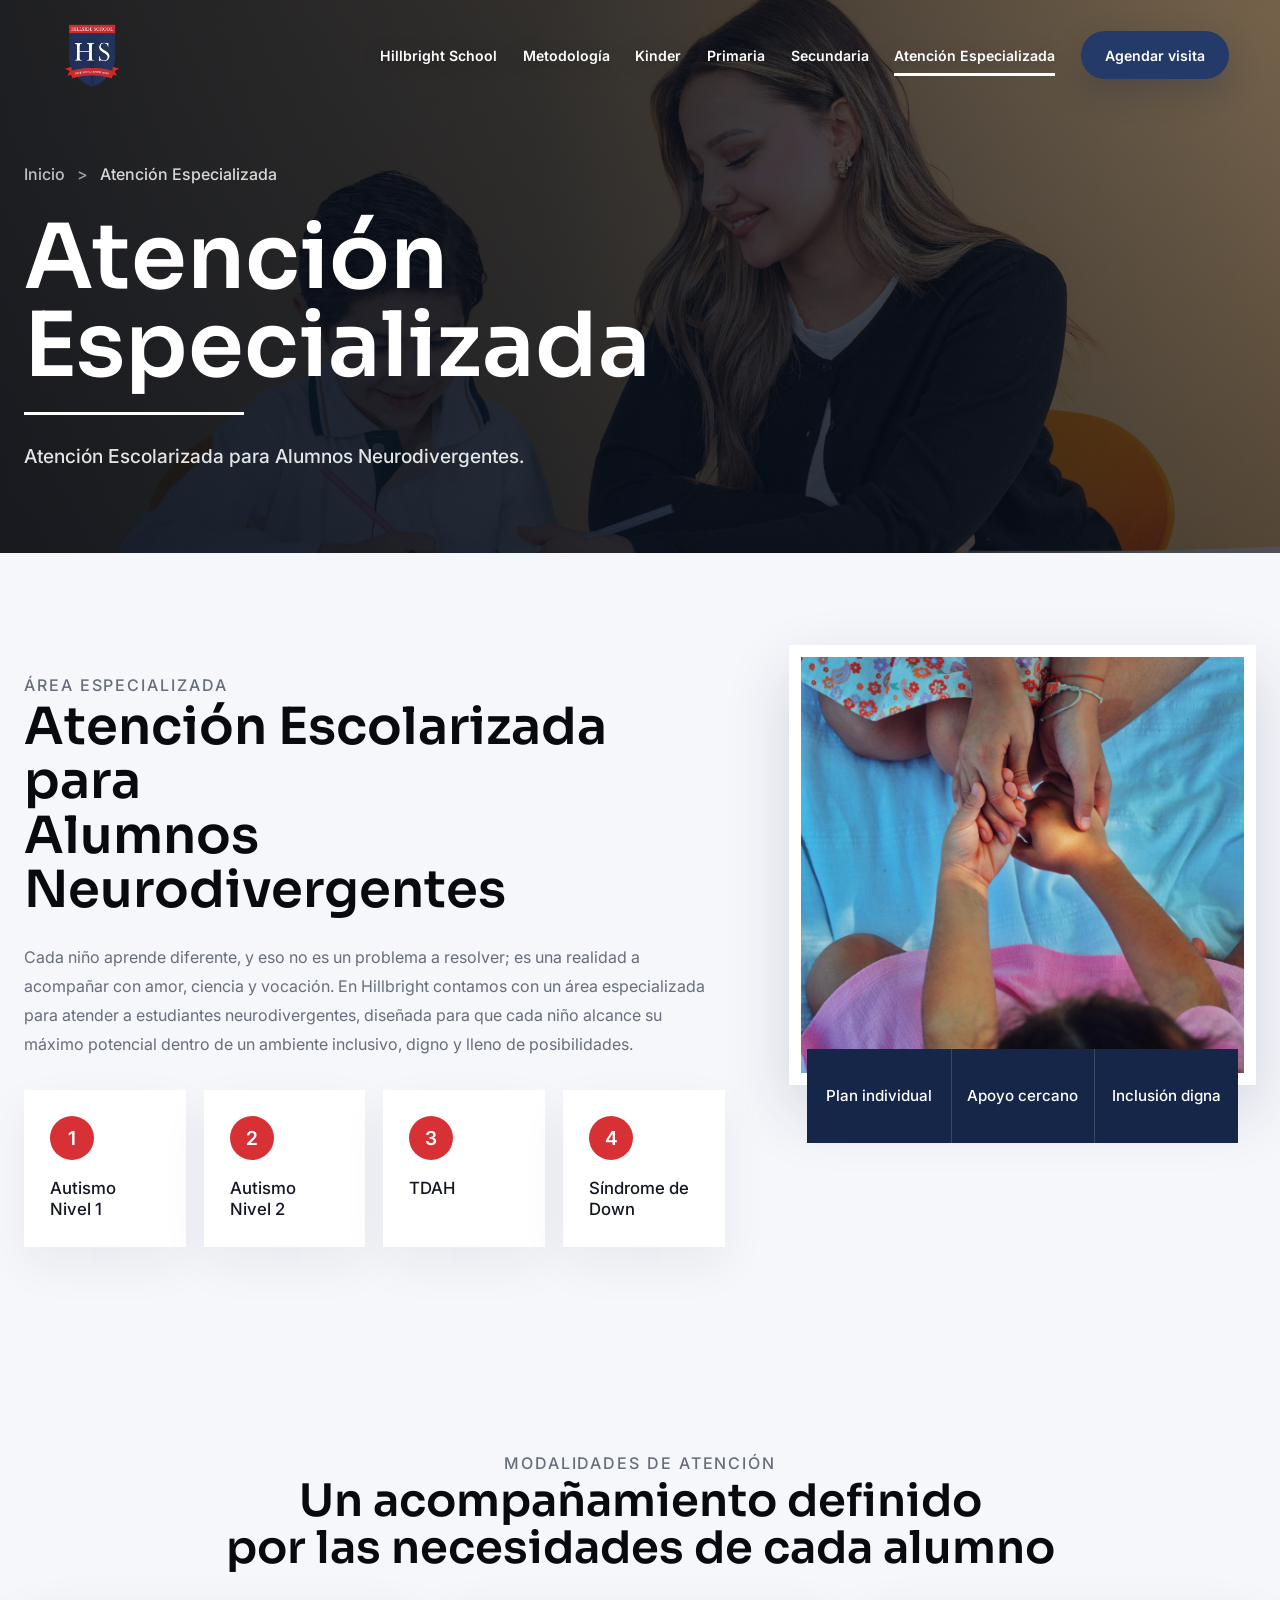
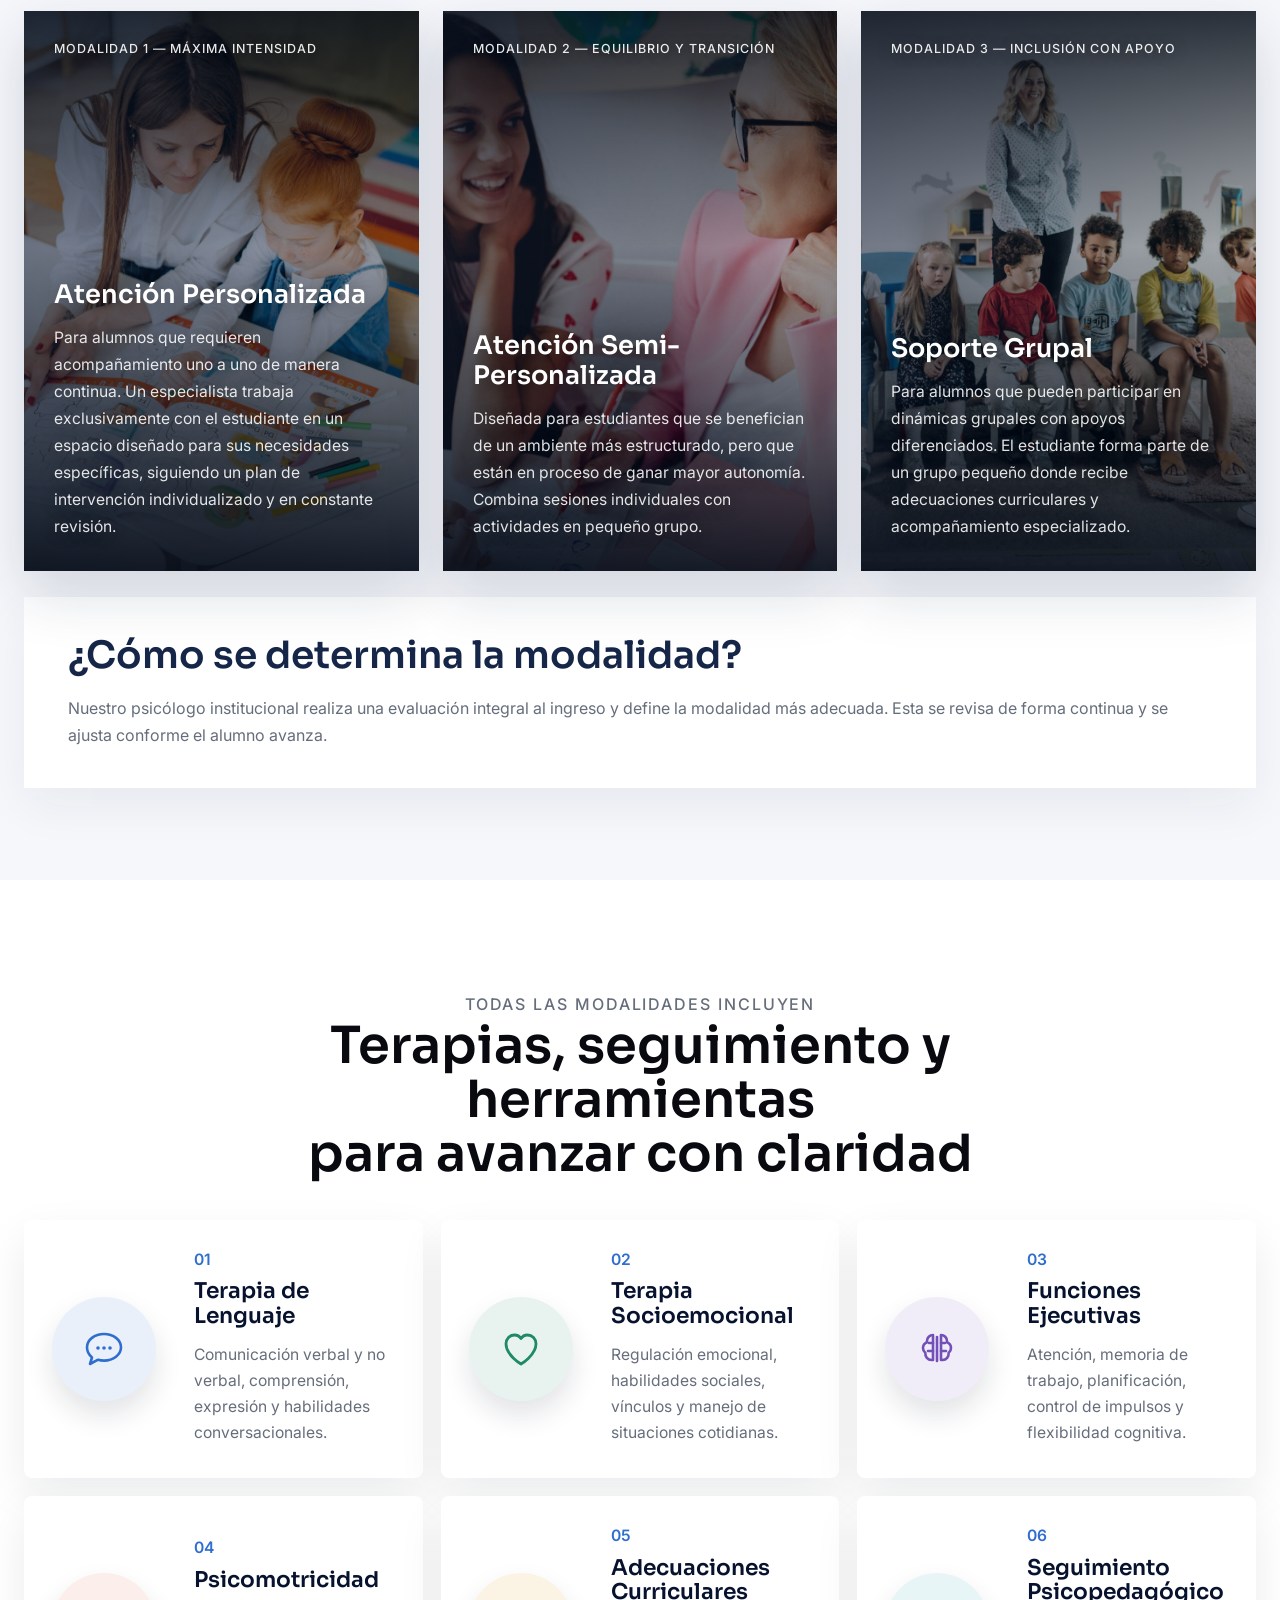
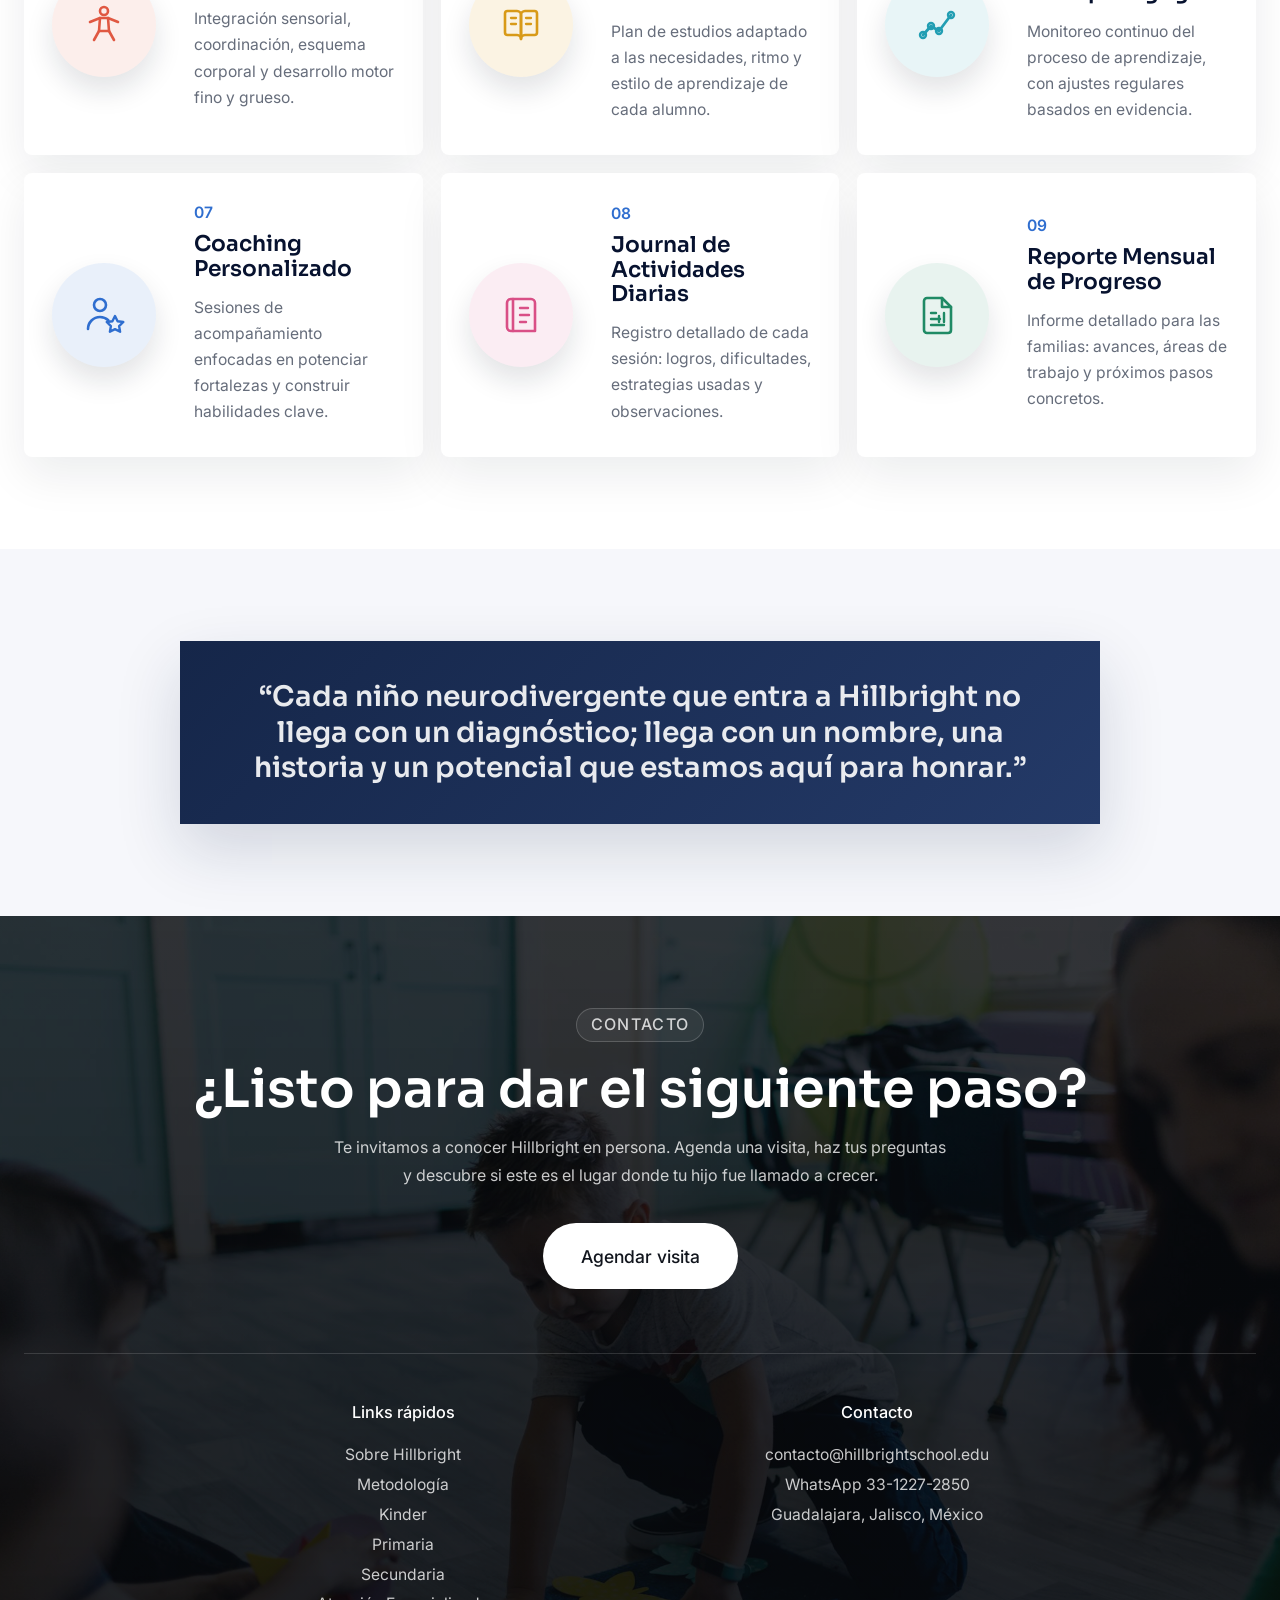
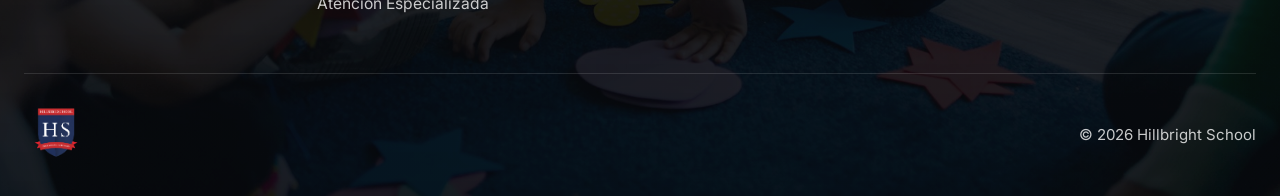
==== atencion-especializada.html @ 17aa49ab "Initial commit" ====
<!DOCTYPE html>
<html lang="es">
  <head>
    <meta charset="UTF-8" />
    <meta name="viewport" content="width=device-width, initial-scale=1.0" />
    <title>Atención Especializada | Hillbright School</title>
    <link rel="preconnect" href="https://fonts.googleapis.com" />
    <link rel="preconnect" href="https://fonts.gstatic.com" crossorigin />
    <link href="https://fonts.googleapis.com/css2?family=Inter:wght@400;500;600&display=swap" rel="stylesheet" />
    <link href="https://fonts.googleapis.com/css2?family=Sora:wght@500;600&display=swap" rel="stylesheet" />
    <link rel="stylesheet" href="styles.css" />
  </head>
  <body class="program-page">
    <header class="site-header program-header" id="site-header">
      <a class="brand-badge" href="index.html" aria-label="Hillbright School inicio">
        <img class="brand-logo" src="images/hillside_logo.png" alt="Hillbright School" />
      </a>

      <button class="nav-toggle" type="button" aria-label="Abrir menú" aria-expanded="false">
        <span></span>
        <span></span>
        <span></span>
      </button>

      <nav class="main-nav program-nav" aria-label="Navegación principal">
        <a href="index.html#programas">Hillbright School</a>
        <a href="index.html#metodologia">Metodología</a>
        <a href="kinder.html">Kinder</a>
        <a href="primaria.html">Primaria</a>
        <a href="secundaria.html">Secundaria</a>
        <a href="atencion-especializada.html" aria-current="page">Atención Especializada</a>
        <a class="program-nav-button" href="https://wa.me/523312272850" target="_blank" rel="noreferrer">Agendar visita</a>
      </nav>
    </header>

    <main class="program-main">
      <section class="program-hero program-hero-specialized" aria-labelledby="program-title">
        <div class="container container-2xl program-hero-content">
          <div class="program-breadcrumb" aria-label="Breadcrumb">
            <a href="index.html">Inicio</a>
            <span class="program-breadcrumb-separator">&gt;</span>
            <span>Atención Especializada</span>
          </div>
          <h1 id="program-title">Atención Especializada</h1>
          <div class="program-hero-line"></div>
          <p class="program-hero-description">Atención Escolarizada para Alumnos Neurodivergentes.</p>
        </div>
      </section>

      <section class="program-section">
        <div class="container container-2xl program-intro-grid">
          <div class="program-copy">
            <p class="program-kicker">Área Especializada</p>
            <h2>Atención Escolarizada para<br />Alumnos Neurodivergentes</h2>
            <p>
              Cada niño aprende diferente, y eso no es un problema a resolver; es una realidad a acompañar con amor, ciencia y vocación. En Hillbright contamos con un área especializada para atender a estudiantes neurodivergentes, diseñada para que cada niño alcance su máximo potencial dentro de un ambiente inclusivo, digno y lleno de posibilidades.
            </p>

            <div class="program-population-grid program-inline-populations" aria-label="Poblaciones que atendemos">
              <article class="program-population-card">
                <span>1</span>
                <h3>Autismo<br />Nivel 1</h3>
              </article>
              <article class="program-population-card">
                <span>2</span>
                <h3>Autismo<br />Nivel 2</h3>
              </article>
              <article class="program-population-card">
                <span>3</span>
                <h3>TDAH</h3>
              </article>
              <article class="program-population-card">
                <span>4</span>
                <h3>Síndrome de Down</h3>
              </article>
            </div>
          </div>

          <aside class="program-snapshot" aria-label="Datos de Atención Especializada">
            <div class="program-snapshot-image program-snapshot-specialized"></div>
            <div class="program-facts">
              <div class="program-fact">Plan individual</div>
              <div class="program-fact">Apoyo cercano</div>
              <div class="program-fact">Inclusión digna</div>
            </div>
          </aside>
        </div>
      </section>

      <section class="program-section">
        <div class="container container-2xl">
          <div class="program-section-heading program-modality-heading">
            <p class="program-kicker">Modalidades de atención</p>
            <h2>Un acompañamiento definido<br />por las necesidades de cada alumno</h2>
          </div>

          <div class="program-modality-grid">
            <article class="program-modality-card program-modality-card-one">
              <small>Modalidad 1 — Máxima intensidad</small>
              <div class="program-modality-card-copy">
                <h3>Atención Personalizada</h3>
                <p>
                  Para alumnos que requieren acompañamiento uno a uno de manera continua. Un especialista trabaja exclusivamente con el estudiante en un espacio diseñado para sus necesidades específicas, siguiendo un plan de intervención individualizado y en constante revisión.
                </p>
              </div>
            </article>

            <article class="program-modality-card program-modality-card-two">
              <small>Modalidad 2 — Equilibrio y transición</small>
              <div class="program-modality-card-copy">
                <h3>Atención Semi-Personalizada</h3>
                <p>
                  Diseñada para estudiantes que se benefician de un ambiente más estructurado, pero que están en proceso de ganar mayor autonomía. Combina sesiones individuales con actividades en pequeño grupo.
                </p>
              </div>
            </article>

            <article class="program-modality-card program-modality-card-three">
              <small>Modalidad 3 — Inclusión con apoyo</small>
              <div class="program-modality-card-copy">
                <h3>Soporte Grupal</h3>
                <p>
                  Para alumnos que pueden participar en dinámicas grupales con apoyos diferenciados. El estudiante forma parte de un grupo pequeño donde recibe adecuaciones curriculares y acompañamiento especializado.
                </p>
              </div>
            </article>
          </div>

          <div class="program-note">
            <h3>¿Cómo se determina la modalidad?</h3>
            <p>
              Nuestro psicólogo institucional realiza una evaluación integral al ingreso y define la modalidad más adecuada. Esta se revisa de forma continua y se ajusta conforme el alumno avanza.
            </p>
          </div>
        </div>
      </section>

      <section class="program-section program-section-alt">
        <div class="container container-2xl">
          <div class="program-section-heading">
            <p class="program-kicker">Todas las modalidades incluyen</p>
            <h2 class="program-support-title">
              <span>Terapias, seguimiento y herramientas</span>
              <span>para avanzar con claridad</span>
            </h2>
          </div>

          <div class="program-support-grid">
            <article class="program-support-card">
              <div class="program-support-icon program-support-icon-blue" aria-hidden="true">
                <svg width="48" height="48" viewBox="0 0 48 48" fill="none" xmlns="http://www.w3.org/2000/svg">
                  <path d="M12 32.5C8.8 29.8 7 26.2 7 22.3C7 14.9 14.6 9 24 9C33.4 9 41 14.9 41 22.3C41 29.7 33.4 35.6 24 35.6C21.9 35.6 19.9 35.3 18.1 34.7L10 39L12 32.5Z" stroke="currentColor" stroke-width="2.6" stroke-linecap="round" stroke-linejoin="round"/>
                  <circle cx="18" cy="23" r="1.8" fill="currentColor"/>
                  <circle cx="24" cy="23" r="1.8" fill="currentColor"/>
                  <circle cx="30" cy="23" r="1.8" fill="currentColor"/>
                </svg>
              </div>
              <div class="program-support-copy">
                <span class="program-support-number">01</span>
                <h3>Terapia de Lenguaje</h3>
                <p>Comunicación verbal y no verbal, comprensión, expresión y habilidades conversacionales.</p>
              </div>
            </article>

            <article class="program-support-card">
              <div class="program-support-icon program-support-icon-green" aria-hidden="true">
                <svg width="48" height="48" viewBox="0 0 48 48" fill="none" xmlns="http://www.w3.org/2000/svg">
                  <path d="M24 39S9 30.2 9 18.8C9 13.9 12.8 10 17.5 10C20.4 10 22.7 11.4 24 13.6C25.3 11.4 27.6 10 30.5 10C35.2 10 39 13.9 39 18.8C39 30.2 24 39 24 39Z" stroke="currentColor" stroke-width="2.8" stroke-linecap="round" stroke-linejoin="round"/>
                </svg>
              </div>
              <div class="program-support-copy">
                <span class="program-support-number">02</span>
                <h3>Terapia Socioemocional</h3>
                <p>Regulación emocional, habilidades sociales, vínculos y manejo de situaciones cotidianas.</p>
              </div>
            </article>

            <article class="program-support-card">
              <div class="program-support-icon program-support-icon-purple" aria-hidden="true">
                <svg width="48" height="48" viewBox="0 0 48 48" fill="none" xmlns="http://www.w3.org/2000/svg">
                  <path d="M20 10C16.7 10 14 12.7 14 16V17.2C11.7 18.1 10 20.4 10 23C10 25 10.9 26.8 12.4 28C11.9 31.7 14.7 35 18.5 35H20V10Z" stroke="currentColor" stroke-width="2.6" stroke-linecap="round" stroke-linejoin="round"/>
                  <path d="M28 10C31.3 10 34 12.7 34 16V17.2C36.3 18.1 38 20.4 38 23C38 25 37.1 26.8 35.6 28C36.1 31.7 33.3 35 29.5 35H28V10Z" stroke="currentColor" stroke-width="2.6" stroke-linecap="round" stroke-linejoin="round"/>
                  <path d="M20 18H16" stroke="currentColor" stroke-width="2.6" stroke-linecap="round"/>
                  <path d="M20 26H15" stroke="currentColor" stroke-width="2.6" stroke-linecap="round"/>
                  <path d="M28 18H32" stroke="currentColor" stroke-width="2.6" stroke-linecap="round"/>
                  <path d="M28 26H33" stroke="currentColor" stroke-width="2.6" stroke-linecap="round"/>
                  <path d="M24 12V36" stroke="currentColor" stroke-width="2.6" stroke-linecap="round"/>
                </svg>
              </div>
              <div class="program-support-copy">
                <span class="program-support-number">03</span>
                <h3>Funciones Ejecutivas</h3>
                <p>Atención, memoria de trabajo, planificación, control de impulsos y flexibilidad cognitiva.</p>
              </div>
            </article>

            <article class="program-support-card">
              <div class="program-support-icon program-support-icon-red" aria-hidden="true">
                <svg width="48" height="48" viewBox="0 0 48 48" fill="none" xmlns="http://www.w3.org/2000/svg">
                  <circle cx="24" cy="10" r="4" stroke="currentColor" stroke-width="2.6"/>
                  <path d="M10 21L20 17H28L38 21" stroke="currentColor" stroke-width="2.6" stroke-linecap="round" stroke-linejoin="round"/>
                  <path d="M20 17L19 30L14 39" stroke="currentColor" stroke-width="2.6" stroke-linecap="round" stroke-linejoin="round"/>
                  <path d="M28 17L29 30L34 39" stroke="currentColor" stroke-width="2.6" stroke-linecap="round" stroke-linejoin="round"/>
                  <path d="M19 30H29" stroke="currentColor" stroke-width="2.6" stroke-linecap="round"/>
                </svg>
              </div>
              <div class="program-support-copy">
                <span class="program-support-number">04</span>
                <h3>Psicomotricidad</h3>
                <p>Integración sensorial, coordinación, esquema corporal y desarrollo motor fino y grueso.</p>
              </div>
            </article>

            <article class="program-support-card">
              <div class="program-support-icon program-support-icon-gold" aria-hidden="true">
                <svg width="48" height="48" viewBox="0 0 48 48" fill="none" xmlns="http://www.w3.org/2000/svg">
                  <path d="M8 12.5C8 11.1 9.1 10 10.5 10H20C22.2 10 24 11.8 24 14V38C24 35.8 22.2 34 20 34H10.5C9.1 34 8 32.9 8 31.5V12.5Z" stroke="currentColor" stroke-width="2.6" stroke-linecap="round" stroke-linejoin="round"/>
                  <path d="M40 12.5C40 11.1 38.9 10 37.5 10H28C25.8 10 24 11.8 24 14V38C24 35.8 25.8 34 28 34H37.5C38.9 34 40 32.9 40 31.5V12.5Z" stroke="currentColor" stroke-width="2.6" stroke-linecap="round" stroke-linejoin="round"/>
                  <path d="M14 17H19" stroke="currentColor" stroke-width="2.3" stroke-linecap="round"/>
                  <path d="M14 23H19" stroke="currentColor" stroke-width="2.3" stroke-linecap="round"/>
                  <path d="M29 17H34" stroke="currentColor" stroke-width="2.3" stroke-linecap="round"/>
                  <path d="M29 23H34" stroke="currentColor" stroke-width="2.3" stroke-linecap="round"/>
                </svg>
              </div>
              <div class="program-support-copy">
                <span class="program-support-number">05</span>
                <h3>Adecuaciones Curriculares</h3>
                <p>Plan de estudios adaptado a las necesidades, ritmo y estilo de aprendizaje de cada alumno.</p>
              </div>
            </article>

            <article class="program-support-card">
              <div class="program-support-icon program-support-icon-cyan" aria-hidden="true">
                <svg width="48" height="48" viewBox="0 0 48 48" fill="none" xmlns="http://www.w3.org/2000/svg">
                  <path d="M10 34L18 25L26 30L38 14" stroke="currentColor" stroke-width="2.8" stroke-linecap="round" stroke-linejoin="round"/>
                  <circle cx="10" cy="34" r="3" stroke="currentColor" stroke-width="2.4"/>
                  <circle cx="18" cy="25" r="3" stroke="currentColor" stroke-width="2.4"/>
                  <circle cx="26" cy="30" r="3" stroke="currentColor" stroke-width="2.4"/>
                  <circle cx="38" cy="14" r="3" stroke="currentColor" stroke-width="2.4"/>
                </svg>
              </div>
              <div class="program-support-copy">
                <span class="program-support-number">06</span>
                <h3>Seguimiento Psicopedagógico</h3>
                <p>Monitoreo continuo del proceso de aprendizaje, con ajustes regulares basados en evidencia.</p>
              </div>
            </article>

            <article class="program-support-card">
              <div class="program-support-icon program-support-icon-blue" aria-hidden="true">
                <svg width="48" height="48" viewBox="0 0 48 48" fill="none" xmlns="http://www.w3.org/2000/svg">
                  <circle cx="20" cy="14" r="6" stroke="currentColor" stroke-width="2.6"/>
                  <path d="M8 38C8 31.4 13.4 26 20 26C23.2 26 26.1 27.2 28.3 29.3" stroke="currentColor" stroke-width="2.6" stroke-linecap="round"/>
                  <path d="M35 25L37.6 30.2L43.3 31L39.1 35.1L40.1 40.8L35 38.1L29.9 40.8L30.9 35.1L26.7 31L32.4 30.2L35 25Z" stroke="currentColor" stroke-width="2.4" stroke-linecap="round" stroke-linejoin="round"/>
                </svg>
              </div>
              <div class="program-support-copy">
                <span class="program-support-number">07</span>
                <h3>Coaching Personalizado</h3>
                <p>Sesiones de acompañamiento enfocadas en potenciar fortalezas y construir habilidades clave.</p>
              </div>
            </article>

            <article class="program-support-card">
              <div class="program-support-icon program-support-icon-pink" aria-hidden="true">
                <svg width="48" height="48" viewBox="0 0 48 48" fill="none" xmlns="http://www.w3.org/2000/svg">
                  <path d="M14 8H34C36.2 8 38 9.8 38 12V40H14C11.8 40 10 38.2 10 36V12C10 9.8 11.8 8 14 8Z" stroke="currentColor" stroke-width="2.6" stroke-linecap="round" stroke-linejoin="round"/>
                  <path d="M16 8V40" stroke="currentColor" stroke-width="2.6" stroke-linecap="round"/>
                  <path d="M23 17H31" stroke="currentColor" stroke-width="2.4" stroke-linecap="round"/>
                  <path d="M23 24H32" stroke="currentColor" stroke-width="2.4" stroke-linecap="round"/>
                  <path d="M23 31H29" stroke="currentColor" stroke-width="2.4" stroke-linecap="round"/>
                </svg>
              </div>
              <div class="program-support-copy">
                <span class="program-support-number">08</span>
                <h3>Journal de Actividades Diarias</h3>
                <p>Registro detallado de cada sesión: logros, dificultades, estrategias usadas y observaciones.</p>
              </div>
            </article>

            <article class="program-support-card">
              <div class="program-support-icon program-support-icon-green" aria-hidden="true">
                <svg width="48" height="48" viewBox="0 0 48 48" fill="none" xmlns="http://www.w3.org/2000/svg">
                  <path d="M14 7H29L38 16V39C38 40.7 36.7 42 35 42H14C12.3 42 11 40.7 11 39V10C11 8.3 12.3 7 14 7Z" stroke="currentColor" stroke-width="2.6" stroke-linecap="round" stroke-linejoin="round"/>
                  <path d="M29 7V16H38" stroke="currentColor" stroke-width="2.6" stroke-linecap="round" stroke-linejoin="round"/>
                  <path d="M18 34H31" stroke="currentColor" stroke-width="2.4" stroke-linecap="round"/>
                  <path d="M18 28H27" stroke="currentColor" stroke-width="2.4" stroke-linecap="round"/>
                  <path d="M18 22H23" stroke="currentColor" stroke-width="2.4" stroke-linecap="round"/>
                  <path d="M31 22V31" stroke="currentColor" stroke-width="2.4" stroke-linecap="round"/>
                  <path d="M26 25V31" stroke="currentColor" stroke-width="2.4" stroke-linecap="round"/>
                </svg>
              </div>
              <div class="program-support-copy">
                <span class="program-support-number">09</span>
                <h3>Reporte Mensual de Progreso</h3>
                <p>Informe detallado para las familias: avances, áreas de trabajo y próximos pasos concretos.</p>
              </div>
            </article>
          </div>
        </div>
      </section>

      <section class="program-section">
        <div class="container container-2xl">
          <blockquote class="program-quote">
            <p>
              “Cada niño neurodivergente que entra a Hillbright no llega con un diagnóstico; llega con un nombre, una historia y un potencial que estamos aquí para honrar.”
            </p>
          </blockquote>
        </div>
      </section>
    </main>

    <footer class="site-footer" id="contacto">
      <div class="site-footer-overlay"></div>
      <div class="container container-2xl site-footer-inner">
        <div class="site-footer-hero">
          <p class="site-footer-kicker">Contacto</p>
          <h2>¿Listo para dar el siguiente paso?</h2>
          <p>
            Te invitamos a conocer Hillbright en persona. Agenda una visita, haz tus preguntas<br />
            y descubre si este es el lugar donde tu hijo fue llamado a crecer.
          </p>
          <a class="site-footer-button" href="https://wa.me/523312272850" target="_blank" rel="noreferrer">Agendar visita</a>
        </div>

        <div class="site-footer-divider"></div>

        <div class="site-footer-links">
          <div>
            <h3>Links rápidos</h3>
            <ul>
              <li><a href="index.html#programas">Sobre Hillbright</a></li>
              <li><a href="index.html#metodologia">Metodología</a></li>
              <li><a href="kinder.html">Kinder</a></li>
              <li><a href="primaria.html">Primaria</a></li>
              <li><a href="secundaria.html">Secundaria</a></li>
              <li><a href="atencion-especializada.html">Atención Especializada</a></li>
            </ul>
          </div>

          <div>
            <h3>Contacto</h3>
            <ul>
              <li><a href="mailto:contacto@hillbrightschool.edu">contacto@hillbrightschool.edu</a></li>
              <li><a href="https://wa.me/523312272850" target="_blank" rel="noreferrer">WhatsApp 33-1227-2850</a></li>
              <li>Guadalajara, Jalisco, México</li>
            </ul>
          </div>
        </div>

        <div class="site-footer-bottom">
          <div class="site-footer-brand">
            <img src="images/hillside_logo.png" alt="Hillbright School" />
          </div>
          <p>&copy; 2026 Hillbright School</p>
        </div>
      </div>
    </footer>

    <script src="script.js"></script>
  </body>
</html>
---- styles.css ----
:root {
  --font-sans: "Inter", ui-sans-serif, system-ui, -apple-system, BlinkMacSystemFont, "Segoe UI", sans-serif;
  --font-serif: "Sora", ui-sans-serif, system-ui, -apple-system, BlinkMacSystemFont, "Segoe UI", sans-serif;
  --font-accent: "Brush Script MT", "Segoe Script", "Apple Chancery", cursive;
  --font-weight-regular: 400;
  --font-weight-medium: 500;
  --font-weight-semibold: 500;
  --font-weight-bold: 600;
  --container-sm: 640px;
  --container-md: 768px;
  --container-lg: 1024px;
  --container-xl: 1200px;
  --container-2xl: 1320px;
  --brand-blue: #243a68;
  --brand-blue-dark: #152649;
  --brand-red: #d73035;
  --brand-red-dark: #a90b2c;
  --brand-primary: var(--brand-blue);
  --brand-primary-dark: var(--brand-blue-dark);
  --white: #ffffff;
  --ink: #10131a;
  --header-height: 84px;
  --hero-min-height: 560px;
  --hero-max-height: 760px;
  --section-title-size: 2.5rem;
}

* {
  box-sizing: border-box;
}

html {
  scroll-behavior: smooth;
}

body {
  margin: 0;
  color: var(--ink);
  font-family: var(--font-sans);
  font-weight: var(--font-weight-regular);
  background: var(--white);
}

body,
p,
input,
textarea,
select {
  font-weight: var(--font-weight-regular);
}

button,
input,
textarea,
select {
  font-family: inherit;
}

h1,
h2 {
  font-weight: var(--font-weight-regular);
}

h3 {
  font-weight: var(--font-weight-semibold);
}

a {
  color: inherit;
  text-decoration: none;
}

.container {
  --container-max: var(--container-2xl);
  width: min(calc(100% - 32px), var(--container-max));
  margin-inline: auto;
}

.container-sm {
  --container-max: var(--container-sm);
}

.container-md {
  --container-max: var(--container-md);
}

.container-lg {
  --container-max: var(--container-lg);
}

.container-xl {
  --container-max: var(--container-xl);
}

.container-2xl {
  --container-max: var(--container-2xl);
}

@media (min-width: 768px) {
  .container {
    width: min(calc(100% - 48px), var(--container-max));
  }
}

.site-header {
  position: absolute;
  top: 0;
  right: 0;
  left: 0;
  z-index: 10;
  display: grid;
  grid-template-columns: minmax(0, 1fr) 92px minmax(0, 1fr);
  align-items: center;
  min-height: 112px;
  padding: 4px 54px 0;
  background: transparent;
  box-shadow: none;
}

.brand-badge {
  position: relative;
  top: 0;
  grid-column: 2;
  display: flex;
  width: 92px;
  height: 92px;
  padding: 0;
  align-items: center;
  justify-content: center;
  justify-self: center;
  box-shadow: none;
}

.brand-logo {
  display: block;
  width: 100%;
  height: 100%;
  object-fit: contain;
}

.main-nav {
  display: flex;
  align-items: center;
  gap: clamp(18px, 2.4vw, 40px);
  color: var(--white);
  font-size: clamp(0.88rem, 1.02vw, 1.08rem);
  font-weight: var(--font-weight-bold);
  text-shadow: 0 2px 18px rgba(0, 0, 0, 0.38);
}

.main-nav-left {
  grid-column: 1;
  justify-content: flex-end;
  padding-right: 34px;
}

.main-nav-right {
  grid-column: 3;
  justify-content: flex-start;
  padding-left: 34px;
}

.main-nav a {
  position: relative;
  padding: 20px 0;
  white-space: nowrap;
}

.main-nav a::after {
  position: absolute;
  right: 0;
  bottom: 8px;
  left: 0;
  height: 3px;
  content: "";
  background: var(--white);
  transform: scaleX(0);
  transform-origin: center;
  transition: transform 180ms ease;
}

.main-nav a:hover::after,
.main-nav a:focus-visible::after {
  transform: scaleX(1);
}

.enrollment-button,
.hero-button {
  display: inline-flex;
  min-height: 54px;
  padding: 0 30px;
  border-radius: 999px;
  color: var(--white);
  background: var(--brand-primary-dark);
  align-items: center;
  justify-content: center;
  font-weight: var(--font-weight-bold);
  transition: transform 180ms ease, background 180ms ease, box-shadow 180ms ease;
}

.enrollment-button {
  grid-column: 3;
  background: var(--brand-red-dark);
}

.enrollment-button:hover,
.enrollment-button:focus-visible,
.hero-button:hover,
.hero-button:focus-visible {
  background: var(--brand-primary);
  box-shadow: 0 16px 34px rgba(21, 38, 73, 0.24);
  transform: translateY(-2px);
}

.enrollment-button:hover,
.enrollment-button:focus-visible {
  background: var(--brand-red);
  box-shadow: 0 16px 34px rgba(169, 11, 44, 0.24);
}

.nav-toggle {
  display: none;
}

.mobile-nav {
  display: none;
}

.hero {
  position: relative;
  display: flex;
  height: clamp(var(--hero-min-height), 100svh, var(--hero-max-height));
  overflow: hidden;
  align-items: center;
  justify-content: center;
  color: var(--white);
  background:
    radial-gradient(circle at 50% 42%, rgba(7, 13, 23, 0.03) 0%, rgba(7, 13, 23, 0.1) 28%, rgba(7, 13, 23, 0.22) 62%, rgba(7, 13, 23, 0.48) 100%),
    linear-gradient(180deg, rgba(7, 13, 23, 0.22) 0%, rgba(7, 13, 23, 0.08) 24%, rgba(7, 13, 23, 0.14) 54%, rgba(7, 13, 23, 0.56) 100%),
    linear-gradient(90deg, rgba(7, 13, 23, 0.38) 0%, rgba(7, 13, 23, 0.12) 38%, rgba(7, 13, 23, 0.12) 62%, rgba(7, 13, 23, 0.34) 100%),
    url("images/hero_section.png") center / cover;
}

.hero-content {
  position: relative;
  z-index: 1;
  display: flex;
  flex-direction: column;
  align-items: center;
  justify-content: center;
  min-height: 100%;
  padding-top: 132px;
  padding-bottom: 48px;
  margin-top: 0;
  text-align: center;
}

.hero-kicker {
  margin: 0 0 16px;
  font-size: clamp(1.16rem, 1.5vw, 1.42rem);
  font-weight: var(--font-weight-semibold);
  letter-spacing: 0.01em;
  text-shadow: 0 3px 22px rgba(0, 0, 0, 0.34);
}

.hero h1 {
  max-width: 980px;
  margin: 0 auto 54px;
  font-family: "Cormorant Garamond", Georgia, serif;
  font-size: clamp(4.8rem, 8.5vw, 7.2rem);
  font-weight: var(--font-weight-bold);
  line-height: 0.92;
  letter-spacing: 0;
  text-wrap: balance;
  text-shadow: 0 6px 28px rgba(0, 0, 0, 0.36);
}

.hero-tagline {
  max-width: min(88vw, 920px);
  margin: 0 auto 46px;
  font-family: var(--font-serif);
  font-size: clamp(1.18rem, 2.1vw, 1.92rem);
  font-weight: var(--font-weight-semibold);
  line-height: 1.16;
  letter-spacing: 0;
  text-wrap: balance;
  text-shadow: 0 6px 28px rgba(0, 0, 0, 0.36);
}

.hero-highlight {
  color: var(--brand-red);
  font-family: inherit;
  font-size: inherit;
  font-weight: inherit;
}

.hero-button {
  min-height: 58px;
  padding: 0 38px;
}

.about-section {
  padding: 88px 0 96px;
  background: #f6f7fb;
}

.about-container {
  display: grid;
  grid-template-columns: minmax(320px, 0.86fr) minmax(0, 1.14fr);
  gap: 64px;
  align-items: stretch;
}

.about-media {
  position: relative;
  align-self: stretch;
  min-height: 0;
  height: 100%;
}

.about-photo {
  position: absolute;
  border: 12px solid var(--white);
  border-radius: 0;
  background-position: center;
  background-size: cover;
  box-shadow: 0 26px 60px rgba(21, 38, 73, 0.2);
}

.about-photo-main {
  top: 0;
  right: 0;
  left: 8%;
  height: 53%;
  z-index: 1;
  background-image:
    linear-gradient(180deg, rgba(21, 38, 73, 0.02), rgba(21, 38, 73, 0.14)),
    url("images/about_us_1.webp");
  background-position: center 90%;
  background-size: 100%;
}

.about-photo-wide {
  bottom: 20%;
  left: 0;
  width: 55%;
  height: 36%;
  z-index: 3;
  background-image:
    linear-gradient(180deg, rgba(21, 38, 73, 0.03), rgba(21, 38, 73, 0.12)),
    url("images/about_us_2.jpg");
  background-position: center 60%;
}

.about-photo-tall {
  right: 1%;
  bottom: 4%;
  width: 42%;
  height: 54%;
  z-index: 4;
  background-image:
    linear-gradient(180deg, rgba(21, 38, 73, 0.04), rgba(21, 38, 73, 0.18)),
    url("images/about_us_3.jpeg");
  background-position: 15% 35%;
}

.about-copy {
  max-width: 820px;
}

.section-kicker {
  display: inline-flex;
  align-items: center;
  gap: 8px;
  margin: 0 0 16px;
  color: var(--brand-primary-dark);
  font-size: 0.88rem;
  font-weight: var(--font-weight-semibold);
  letter-spacing: 0.08em;
  text-transform: uppercase;
}

.section-kicker-icon {
  width: 24px;
  height: 24px;
  flex: 0 0 auto;
  fill: currentColor;
}

.about-copy h2 {
  max-width: 570px;
  margin: 0 0 14px;
  color: #080a0f;
  font-family: var(--font-serif);
  font-size: var(--section-title-size);
  font-weight: var(--font-weight-bold);
  line-height: 1.08;
  letter-spacing: 0;
}

.about-intro {
  max-width: 650px;
  margin: 0 0 26px;
  color: #4d5563;
  font-size: 0.96rem;
  line-height: 1.7;
}

.statement-tabs {
  display: grid;
  max-width: 820px;
}

.statement-tab-list {
  display: flex;
  align-items: flex-end;
  gap: 10px;
}

.statement-tab {
  min-height: 48px;
  padding: 0 22px;
  border: 0;
  border-radius: 8px 8px 0 0;
  color: #464a52;
  background: transparent;
  cursor: pointer;
  font-family: var(--font-serif);
  font-size: 1.08rem;
  font-weight: var(--font-weight-semibold);
  transition: color 180ms ease, background 180ms ease;
}

.statement-tab.is-active {
  color: var(--brand-primary-dark);
  background: var(--white);
}

.statement-tab:hover,
.statement-tab:focus-visible {
  color: var(--brand-primary-dark);
}

.statement-tab:focus-visible {
  outline: 3px solid rgba(36, 58, 104, 0.25);
  outline-offset: -3px;
}

.statement-panel-stack {
  display: grid;
}

.statement-panel {
  grid-area: 1 / 1;
  padding: 32px;
  border-radius: 0 8px 8px 8px;
  background: var(--white);
  box-shadow: 0 18px 44px rgba(21, 38, 73, 0.08);
  opacity: 0;
  pointer-events: none;
  visibility: hidden;
}

.statement-panel.is-active {
  opacity: 1;
  pointer-events: auto;
  visibility: visible;
}

.statement-panel p {
  margin: 0;
  color: #3f4654;
  font-size: 0.98rem;
  line-height: 1.74;
}

.statement-panel p + p {
  margin-top: 14px;
}

.about-stats {
  display: grid;
  grid-template-columns: repeat(4, minmax(0, 1fr));
  gap: 0;
  margin-top: 72px;
}

.stat-item {
  display: grid;
  justify-items: center;
  gap: 12px;
  min-height: 178px;
  padding: 28px 20px;
  border-radius: 28px;
  background: var(--white);
  text-align: center;
  box-shadow: 0 20px 50px rgba(21, 38, 73, 0.08);
}

.js-enabled .stat-item {
  opacity: 0;
  transform: translateY(28px);
  transition: opacity 520ms ease, transform 520ms ease;
  transition-delay: var(--stat-delay, 0ms);
}

.js-enabled .stat-item.is-visible {
  opacity: 1;
  transform: translateY(0);
}

.stat-icon {
  width: 42px;
  height: 42px;
  color: var(--brand-primary-dark);
  fill: none;
  stroke: currentColor;
  stroke-linecap: round;
  stroke-linejoin: round;
  stroke-width: 1.8;
}

.stat-item strong {
  color: #5d6270;
  font-size: 2rem;
  font-weight: var(--font-weight-regular);
  line-height: 1;
}

.stat-item span {
  color: #5b606b;
  font-size: 0.86rem;
  font-weight: var(--font-weight-semibold);
  letter-spacing: 0.12em;
  line-height: 1.3;
  text-transform: uppercase;
}

.stats-section {
  position: relative;
  padding: 68px 0;
  background-image:
    linear-gradient(180deg, rgba(12, 22, 42, 0.66), rgba(12, 22, 42, 0.72)),
    url("images/stats_bar.jpg");
  background-position: center 58%;
  background-size: cover;
}

.stats-section .about-stats {
  position: relative;
  z-index: 1;
  margin-top: 0;
}

.stats-section .stat-item {
  min-height: 176px;
  padding: 16px 24px;
  border-radius: 0;
  background: transparent;
  box-shadow: none;
}

.stats-section .stat-item + .stat-item {
  border-left: 1px solid rgba(255, 255, 255, 0.26);
}

.stats-section .stat-icon {
  width: 58px;
  height: 58px;
  color: rgba(255, 255, 255, 0.9);
  stroke-width: 1.65;
}

.stats-section .stat-item strong {
  color: var(--white);
  font-size: 3rem;
  font-weight: var(--font-weight-regular);
}

.stats-section .stat-item span {
  color: #9be3ef;
  font-size: 0.9rem;
  font-weight: var(--font-weight-medium);
  letter-spacing: 0.08em;
}

.section-spacer {
  height: 100px;
  background: var(--white);
}

.methodology-section {
  padding: 0;
  color: var(--white);
  background: none;
}

.methodology-shell {
  display: grid;
  width: 100vw;
  gap: 0;
  margin-left: calc(50% - 50vw);
  margin-right: calc(50% - 50vw);
}

.methodology-container {
  display: grid;
  grid-template-columns: minmax(0, 1fr) 380px minmax(0, 1fr);
  gap: 0;
  align-items: stretch;
  overflow: hidden;
}

.methodology-heading {
  grid-column: 1 / 3;
  position: relative;
  display: flex;
  min-height: 100%;
  padding:
    84px
    clamp(28px, 5vw, 72px)
    84px
    max(24px, calc((100vw - var(--container-2xl)) / 2 + 24px));
  flex-direction: column;
  justify-content: space-between;
  background:
    linear-gradient(90deg, rgba(36, 58, 104, 0.22) 0%, rgba(36, 58, 104, 0.14) 52%, rgba(36, 58, 104, 0.06) 100%),
    linear-gradient(180deg, rgba(36, 58, 104, 0.10) 0%, rgba(36, 58, 104, 0.14) 100%),
    url("images/nina.avif") center / cover;
}

.js-enabled .methodology-heading h2 {
  opacity: 0;
  transform: translateX(-46px);
  transition: opacity 650ms ease, transform 650ms ease;
}

.js-enabled .methodology-heading h2.is-visible {
  opacity: 1;
  transform: translateX(0);
}

.methodology-kicker {
  display: inline-flex;
  align-items: center;
  gap: 10px;
  margin: 0 0 18px;
  color: rgba(255, 255, 255, 0.82);
  font-size: 0.88rem;
  font-weight: var(--font-weight-semibold);
  letter-spacing: 0.08em;
  text-transform: uppercase;
}

.methodology-kicker-icon {
  width: 26px;
  height: 26px;
  flex: 0 0 auto;
  fill: currentColor;
}

.methodology-heading h2 {
  max-width: 520px;
  margin: 0 0 18px;
  font-family: var(--font-serif);
  font-size: var(--section-title-size);
  font-weight: var(--font-weight-bold);
  line-height: 1.08;
  letter-spacing: 0;
}

.methodology-intro {
  max-width: 540px;
  margin: 0;
  color: rgba(255, 255, 255, 0.76);
  font-size: 0.96rem;
  line-height: 1.72;
}

.methodology-cta-card {
  display: grid;
  grid-template-columns: auto 1fr;
  width: fit-content;
  gap: 22px;
  max-width: 540px;
  margin-top: 30px;
  padding: 24px;
  border-radius: 15px;
  background: rgba(4, 16, 43, 0.42);
  box-shadow: 0 24px 60px rgba(0, 0, 0, 0.14);
}

.methodology-cta-emblem {
  display: grid;
  width: 106px;
  height: 106px;
  color: rgba(255, 255, 255, 0.9);
  place-items: center;
}

.methodology-cta-emblem img {
  width: 100%;
  height: 100%;
  object-fit: contain;
}

.methodology-cta-content {
  display: grid;
  align-content: center;
  gap: 16px;
}

.methodology-avatars {
  display: flex;
  padding-left: 8px;
}

.methodology-avatar {
  width: 48px;
  height: 48px;
  margin-left: -8px;
  border: 3px solid var(--white);
  border-radius: 50%;
  background-position: center;
  background-size: cover;
  box-shadow: 0 10px 24px rgba(0, 0, 0, 0.16);
}

.avatar-one {
  background-image: url("images/student1.jpg");
  background-position: 50% 5%;
  background-size: 200%;
}

.avatar-two {
  background-image: url("images/student2.jpg");
  background-position: 90% 5%;
  background-size: 240%;
}

.avatar-three {
  background-image: url("images/student3.jpg");
  background-position: 32% 20%;
  background-size: 200%;
}

.avatar-four {
  background-image: url("images/student4.jpg");
  background-position: 99% 1%;
  background-size: 160%;
}

.methodology-cta-card strong {
  color: var(--white);
  font-size: 1.18rem;
  font-weight: var(--font-weight-bold);
  line-height: 1.2;
}

.methodology-cta-button {
  display: inline-flex;
  width: fit-content;
  min-height: 48px;
  padding: 0 28px;
  border-radius: 999px;
  color: var(--white);
  background: var(--brand-red-dark);
  align-items: center;
  justify-content: center;
  font-weight: var(--font-weight-bold);
  transition: transform 180ms ease, box-shadow 180ms ease;
}

.methodology-cta-button:hover,
.methodology-cta-button:focus-visible {
  background: var(--brand-red);
  box-shadow: 0 16px 34px rgba(169, 11, 44, 0.24);
  transform: translateY(-2px);
}

.methodology-feature {
  grid-column: 3;
  display: flex;
  min-height: 100%;
  padding:
    84px
    max(24px, calc((100vw - var(--container-2xl)) / 2 + 24px))
    84px
    clamp(28px, 4.2vw, 64px);
  align-items: stretch;
  background: var(--brand-red-dark);
}

.methodology-accordion {
  --methodology-accordion-panel-height: auto;
  display: grid;
  width: 100%;
  max-width: 440px;
  height: 100%;
  margin: auto auto auto 0;
  align-content: center;
}

.methodology-accordion-item {
  border-top: 1px solid rgba(255, 255, 255, 0.16);
}

.methodology-accordion-item:last-child {
  border-bottom: 1px solid rgba(255, 255, 255, 0.16);
}

.methodology-accordion-heading {
  margin: 0;
}

.methodology-accordion-trigger {
  display: flex;
  width: 100%;
  padding: 26px 0;
  border: 0;
  color: var(--white);
  background: transparent;
  cursor: pointer;
  align-items: center;
  justify-content: space-between;
  gap: 16px;
  text-align: left;
  font-family: var(--font-serif);
  font-size: 1.5rem;
  font-weight: var(--font-weight-bold);
  line-height: 1.08;
}

.methodology-accordion-icon {
  position: relative;
  width: 18px;
  height: 18px;
  flex: 0 0 auto;
}

.methodology-accordion-icon::before,
.methodology-accordion-icon::after {
  position: absolute;
  top: 50%;
  left: 50%;
  width: 18px;
  height: 2px;
  border-radius: 999px;
  content: "";
  background: rgba(255, 255, 255, 0.82);
  transform: translate(-50%, -50%);
  transition: transform 180ms ease, opacity 180ms ease;
}

.methodology-accordion-icon::after {
  transform: translate(-50%, -50%) rotate(90deg);
}

.methodology-accordion-trigger[aria-expanded="true"] .methodology-accordion-icon::after {
  opacity: 0;
  transform: translate(-50%, -50%) rotate(90deg) scaleX(0.4);
}

.methodology-accordion-panel {
  display: grid;
  grid-template-rows: 0fr;
  transition: grid-template-rows 260ms ease;
}

.methodology-accordion-panel.is-open {
  grid-template-rows: 1fr;
}

.methodology-accordion-panel[hidden] {
  display: none;
}

.methodology-accordion-panel > * {
  overflow: auto;
}

.methodology-accordion-panel-inner {
  height: var(--methodology-accordion-panel-height);
}

.methodology-accordion-panel p {
  margin: 0;
  padding: 0 0 28px;
  color: rgba(255, 255, 255, 0.88);
  font-size: 0.98rem;
  line-height: 1.82;
}

.soul-section {
  position: relative;
  z-index: 1;
  padding: 96px 0 340px;
  background: #f6f7fb;
}

.soul-heading {
  max-width: 820px;
  margin: 0 auto 48px;
  text-align: center;
}

.soul-kicker {
  display: inline-flex;
  align-items: center;
  justify-content: center;
  gap: 8px;
  margin: 0 0 16px;
  color: var(--brand-primary-dark);
  font-size: 0.88rem;
  font-weight: var(--font-weight-semibold);
  letter-spacing: 0.08em;
  text-transform: uppercase;
}

.soul-kicker-icon {
  width: 24px;
  height: 24px;
  flex: 0 0 auto;
  fill: currentColor;
}

.soul-heading h2 {
  margin: 0;
  color: #080a0f;
  font-family: var(--font-serif);
  font-size: var(--section-title-size);
  font-weight: var(--font-weight-bold);
  line-height: 1.08;
  letter-spacing: 0;
}

.soul-showcase {
  display: block;
}

.soul-showcase-card {
  display: grid;
  grid-template-columns: minmax(300px, 0.88fr) minmax(0, 1.12fr);
  overflow: hidden;
  background: #ffffff;
  box-shadow: 0 26px 60px rgba(18, 28, 44, 0.08);
}

.soul-showcase-image {
  min-height: 500px;
  margin: 0;
  background-position: center;
  background-size: cover;
  transition: background-image 180ms ease;
}

.soul-showcase-image-honor {
  background-image: url("images/honor_culture.jpeg");
}

.soul-showcase-image-kingdom {
  background-image: url("images/kingdom_culture.jpeg");
}

.soul-showcase-body {
  display: grid;
  grid-template-rows: auto 1fr;
  background: #ffffff;
}

.soul-showcase-tab-list {
  display: grid;
  grid-template-columns: repeat(2, minmax(0, 1fr));
  background: #f2f1ee;
}

.soul-showcase-tab {
  min-height: 78px;
  padding: 0 28px;
  border: 0;
  color: #8f8f8b;
  background: transparent;
  cursor: pointer;
  font-size: 1rem;
  font-weight: var(--font-weight-semibold);
  line-height: 1.1;
  transition: color 180ms ease, background 180ms ease;
}

.soul-showcase-tab.is-active {
  color: #26272b;
  background: #ffffff;
}

.soul-showcase-tab:focus-visible {
  outline: 3px solid rgba(36, 58, 104, 0.2);
  outline-offset: -3px;
}

.soul-showcase-panel-stack {
  position: relative;
  display: grid;
  min-height: 100%;
}

.soul-showcase-panel {
  grid-area: 1 / 1;
  padding: 42px 46px 44px;
  opacity: 0;
  pointer-events: none;
  visibility: hidden;
}

.soul-showcase-panel.is-active {
  opacity: 1;
  pointer-events: auto;
  visibility: visible;
}

.soul-showcase-panel h3 {
  margin: 0 0 18px;
  color: var(--brand-primary);
  font-family: var(--font-serif);
  font-size: 1.9rem;
  font-weight: var(--font-weight-bold);
  line-height: 1.12;
}

.soul-showcase-panel p {
  margin: 0;
  color: #767983;
  font-size: 1rem;
  line-height: 1.82;
}

.soul-showcase-panel p + p {
  margin-top: 18px;
}

.development-section {
  --development-overlap: 96px;
  position: relative;
  z-index: 2;
  min-height: 660px;
  padding: 0 0 140px;
  background-image:
    linear-gradient(180deg, rgba(21, 38, 73, 0.36), rgba(21, 38, 73, 0.62)),
    url("images/elementary_school.jpg");
  background-attachment: fixed;
  background-position: center;
  background-size: cover;
}

.development-section .container {
  position: relative;
  z-index: 2;
}

.development-card {
  position: relative;
  z-index: 3;
  overflow: hidden;
  margin-top: 0;
  padding: 40px 42px 42px;
  border: 1px solid rgba(255, 255, 255, 0.1);
  border-radius: 8px;
  color: var(--white);
  background: linear-gradient(180deg, #172a4f 0%, #132444 100%);
  box-shadow:
    0 28px 62px rgba(21, 38, 73, 0.24),
    inset 0 1px 0 rgba(255, 255, 255, 0.08);
  transform: translateY(-50%);
}

.development-card::before {
  display: none;
}

.development-card::after {
  display: none;
}

.development-card h2 {
  position: relative;
  z-index: 1;
  max-width: none;
  margin: 0 auto 28px;
  color: var(--white);
  font-family: var(--font-serif);
  font-size: 2rem;
  font-weight: var(--font-weight-semibold);
  line-height: 1.08;
  letter-spacing: 0;
  text-align: center;
  white-space: nowrap;
}

.development-grid {
  position: relative;
  z-index: 1;
  display: grid;
  grid-template-columns: repeat(6, minmax(0, 1fr));
  gap: 0;
}

.development-item {
  display: flex;
  min-height: 148px;
  padding: 4px 18px 0;
  border: 0;
  align-items: center;
  flex-direction: column;
  justify-content: center;
  gap: 18px;
  text-align: center;
}

.development-item + .development-item {
  border-left: 1px solid rgba(255, 255, 255, 0.09);
}

.development-icon {
  width: 39px;
  height: 39px;
  color: rgba(255, 255, 255, 0.76);
  display: inline-flex;
  align-items: center;
  justify-content: center;
  font-family: "Material Symbols Rounded";
  font-size: 39px;
  font-weight: normal;
  font-style: normal;
  line-height: 1;
  text-transform: none;
  letter-spacing: 0;
  white-space: nowrap;
  direction: ltr;
  font-feature-settings: "liga";
  -webkit-font-feature-settings: "liga";
  -webkit-font-smoothing: antialiased;
  font-variation-settings: "FILL" 0, "wght" 400, "GRAD" 0, "opsz" 24;
  user-select: none;
}

.development-item h3 {
  margin: 0;
  color: var(--white);
  font-size: 1.09rem;
  font-weight: var(--font-weight-semibold);
  line-height: 1.24;
}

.levels-section {
  padding: 48px 0 0;
  background: transparent;
}

.levels-heading {
  max-width: 920px;
  margin: 0 auto 40px;
  text-align: center;
}

.levels-heading h2 {
  margin: 0;
  color: var(--white);
  font-family: var(--font-serif);
  font-size: var(--section-title-size);
  font-weight: var(--font-weight-bold);
  line-height: 1.08;
  white-space: nowrap;
}

.development-section .levels-heading .section-kicker {
  color: rgba(255, 255, 255, 0.86);
}

.levels-stack {
  display: grid;
  grid-template-columns: repeat(4, minmax(0, 1fr));
  gap: 22px;
}

.level-panel {
  position: relative;
  display: flex;
  min-height: 460px;
  overflow: hidden;
  align-items: flex-end;
  padding: 26px;
  background-position: center;
  background-size: cover;
  box-shadow: 0 18px 44px rgba(18, 28, 44, 0.08);
}

.level-panel::before {
  position: absolute;
  inset: 0;
  content: "";
  background:
    linear-gradient(180deg, rgba(0, 0, 0, 0.08) 0%, rgba(0, 0, 0, 0.2) 42%, rgba(0, 0, 0, 0.78) 100%);
}

.level-panel-content {
  position: relative;
  z-index: 1;
  max-width: 360px;
}

.level-panel h3 {
  margin: 0 0 10px;
  color: var(--white);
  font-family: var(--font-serif);
  font-size: 2rem;
  font-weight: var(--font-weight-bold);
  line-height: 1.06;
}

.level-panel p {
  margin: 0 0 18px;
  color: rgba(255, 255, 255, 0.88);
  font-size: 0.98rem;
  line-height: 1.56;
}

.level-panel-button {
  display: inline-flex;
  min-height: 42px;
  padding: 0 18px;
  border: 1px solid rgba(255, 255, 255, 0.22);
  color: var(--white);
  background: rgba(255, 255, 255, 0.08);
  align-items: center;
  justify-content: center;
  font-size: 0.92rem;
  font-weight: var(--font-weight-medium);
  transition: background 180ms ease, border-color 180ms ease, transform 180ms ease;
}

.level-panel-button:hover,
.level-panel-button:focus-visible {
  border-color: rgba(255, 255, 255, 0.38);
  background: rgba(255, 255, 255, 0.14);
  transform: translateY(-1px);
}

.level-panel-kinder {
  background-image: url("images/niveles_kinder.jpg");
  background-position: 42% center;
}

.level-panel-primaria {
  background-image: url("images/niveles_primaria.jpeg");
  background-position: 73% center;
}

.level-panel-secundaria {
  background-image: url("images/niveles_secundaria.jpeg");
}

.level-panel-specialized {
  background-image: url("images/niveles_especializada.jpg");
}

.photo-divider {
  overflow: hidden;
  background: #f6f7fb;
}

.photo-divider-track {
  display: grid;
  grid-template-columns: repeat(6, minmax(0, 1fr));
}

.photo-divider-item {
  min-height: 220px;
  background-position: center;
  background-size: cover;
}

.photo-divider-item-one {
  background-image: url("images/divider_1.jpeg");
}

.photo-divider-item-two {
  background-image: url("images/divider_2.jpeg");
}

.photo-divider-item-three {
  background-image: url("images/divider_3.jpeg");
  background-position: center 1%;
}

.photo-divider-item-four {
  background-image: url("images/divider_4.jpeg");
}

.photo-divider-item-five {
  background-image: url("images/divider_5.jpeg");
  background-size: 180%;
}

.photo-divider-item-six {
  background-image: url("images/divider_6.jpeg");
  background-position: center 1%;
}

.site-footer {
  position: relative;
  overflow: hidden;
  color: var(--white);
  background:
    linear-gradient(180deg, rgba(6, 9, 14, 0.76), rgba(6, 9, 14, 0.88)),
    url("images/footer_image.jpg") center / cover;
}

.site-footer-overlay {
  position: absolute;
  inset: 0;
  background: rgba(5, 6, 10, 0.24);
}

.site-footer-inner {
  position: relative;
  z-index: 1;
  padding: 92px 0 28px;
}

.site-footer-hero {
  max-width: 920px;
  margin: 0 auto;
  text-align: center;
}

.site-footer-kicker {
  display: inline-flex;
  min-height: 34px;
  padding: 0 14px;
  border: 1px solid rgba(255, 255, 255, 0.18);
  border-radius: 999px;
  color: rgba(255, 255, 255, 0.92);
  background: rgba(255, 255, 255, 0.06);
  align-items: center;
  justify-content: center;
  font-size: 0.78rem;
  font-weight: var(--font-weight-semibold);
  letter-spacing: 0.08em;
  text-transform: uppercase;
}

.site-footer-hero h2 {
  margin: 20px 0 18px;
  color: var(--white);
  font-family: var(--font-serif);
  font-size: clamp(2.2rem, 4.1vw, 3.7rem);
  font-weight: var(--font-weight-bold);
  line-height: 1.04;
  text-wrap: balance;
}

.site-footer-hero p {
  max-width: 980px;
  margin: 0 auto;
  color: rgba(255, 255, 255, 0.78);
  font-size: 1rem;
  line-height: 1.72;
}

.site-footer-button {
  display: inline-flex;
  min-height: 66px;
  margin-top: 34px;
  padding: 0 38px;
  border-radius: 999px;
  color: #11151d;
  background: var(--white);
  align-items: center;
  justify-content: center;
  font-size: 1.1rem;
  font-weight: var(--font-weight-semibold);
  transition: transform 180ms ease, background 180ms ease;
}

.site-footer-button:hover,
.site-footer-button:focus-visible {
  background: #edf1f7;
  transform: translateY(-1px);
}

.site-footer-divider {
  height: 1px;
  margin: 64px 0 48px;
  background: rgba(255, 255, 255, 0.14);
}

.site-footer-links {
  display: grid;
  grid-template-columns: repeat(2, minmax(0, 1fr));
  gap: 48px;
  max-width: 900px;
  margin: 0 auto;
  text-align: center;
}

.site-footer-links h3 {
  margin: 0 0 18px;
  color: var(--white);
  font-size: 1.02rem;
  font-weight: var(--font-weight-semibold);
}

.site-footer-links ul {
  margin: 0;
  padding: 0;
  list-style: none;
}

.site-footer-links li {
  color: rgba(255, 255, 255, 0.78);
  font-size: 0.98rem;
  line-height: 1.9;
}

.site-footer-links a {
  color: inherit;
}

.site-footer-bottom {
  display: flex;
  margin-top: 54px;
  padding-top: 26px;
  border-top: 1px solid rgba(255, 255, 255, 0.12);
  align-items: center;
  justify-content: space-between;
  gap: 20px;
}

.site-footer-brand img {
  width: 64px;
  height: 64px;
  object-fit: contain;
}

.site-footer-bottom p {
  margin: 0;
  color: rgba(255, 255, 255, 0.78);
  font-size: 0.94rem;
}

@keyframes soul-page-in-right {
  0% {
    clip-path: inset(0 0 0 98%);
    filter: brightness(0.72);
    opacity: 0.84;
    transform: rotateY(-82deg) translateX(18px) scale(0.985);
  }

  55% {
    clip-path: inset(0);
    filter: brightness(0.92);
    opacity: 1;
    transform: rotateY(-18deg) translateX(0) scale(0.995);
  }

  100% {
    clip-path: inset(0);
    filter: brightness(1);
    opacity: 1;
    transform: rotateY(0) translateX(0) scale(1);
  }
}

@keyframes soul-page-in-left {
  0% {
    clip-path: inset(0 98% 0 0);
    filter: brightness(0.72);
    opacity: 0.84;
    transform: rotateY(82deg) translateX(-18px) scale(0.985);
  }

  55% {
    clip-path: inset(0);
    filter: brightness(0.92);
    opacity: 1;
    transform: rotateY(18deg) translateX(0) scale(0.995);
  }

  100% {
    clip-path: inset(0);
    filter: brightness(1);
    opacity: 1;
    transform: rotateY(0) translateX(0) scale(1);
  }
}

@keyframes soul-page-back-left {
  0% {
    filter: brightness(1);
    opacity: 1;
    transform: translateX(0) rotateY(0) scale(1);
  }

  100% {
    filter: brightness(0.72);
    opacity: 0.18;
    transform: translateX(-24px) rotateY(7deg) scale(0.982);
  }
}

@keyframes soul-page-back-right {
  0% {
    filter: brightness(1);
    opacity: 1;
    transform: translateX(0) rotateY(0) scale(1);
  }

  100% {
    filter: brightness(0.72);
    opacity: 0.18;
    transform: translateX(24px) rotateY(-7deg) scale(0.982);
  }
}

@keyframes soul-page-shadow-next {
  0% {
    opacity: 0.44;
    transform: translateX(36%);
  }

  60% {
    opacity: 0.2;
  }

  100% {
    opacity: 0;
    transform: translateX(-28%);
  }
}

@keyframes soul-page-shadow-prev {
  0% {
    opacity: 0.44;
    transform: translateX(-36%);
  }

  60% {
    opacity: 0.2;
  }

  100% {
    opacity: 0;
    transform: translateX(28%);
  }
}

@media (prefers-reduced-motion: reduce) {
  .js-enabled .stat-item {
    opacity: 1;
    transform: none;
    transition: none;
  }

  .js-enabled .methodology-heading h2 {
    opacity: 1;
    transform: none;
    transition: none;
  }

}

@media (max-width: 1120px) {
  :root {
    --header-height: 76px;
    --section-title-size: 1.9rem;
  }

  .site-header {
    grid-template-columns: minmax(0, 1fr) 84px minmax(0, 1fr);
    min-height: 100px;
    padding: 2px 28px 0;
  }

  .brand-badge {
    width: 84px;
    height: 84px;
  }

  .brand-logo {
    width: 100%;
    height: 100%;
  }

  .main-nav {
    gap: 16px;
    font-size: 0.78rem;
  }

  .main-nav-left {
    padding-right: 16px;
  }

  .main-nav-right {
    padding-left: 16px;
  }

  .hero-content {
    padding-top: 120px;
  }

  .hero h1 {
    max-width: 860px;
    margin-bottom: 46px;
    font-size: clamp(4.6rem, 9vw, 6.6rem);
  }

  .about-section {
    padding: 76px 0 84px;
  }

  .about-container {
    gap: 38px;
  }

  .about-media {
    min-height: 0;
  }

  .about-stats {
    gap: 18px;
  }

  .stats-section .about-stats {
    gap: 0;
  }

  .stats-section {
    padding: 62px 0;
  }

  .stat-item strong {
    font-size: 1.85rem;
  }

  .stats-section .stat-item strong {
    font-size: 2.5rem;
  }

  .methodology-section {
    padding: 0;
  }

  .methodology-container {
    grid-template-columns: minmax(0, 1fr) 340px minmax(0, 0.92fr);
  }

  .methodology-cta-card {
    grid-template-columns: 1fr;
  }

  .methodology-cta-emblem {
    width: 88px;
    height: 88px;
  }

  .methodology-heading,
  .methodology-feature {
    padding-top: 64px;
    padding-bottom: 64px;
  }

  .methodology-accordion-trigger {
    padding: 22px 0;
    font-size: 1.36rem;
  }

  .soul-section {
    padding: 82px 0 340px;
  }

  .soul-showcase-card {
    grid-template-columns: minmax(250px, 0.84fr) minmax(0, 1.16fr);
  }

  .soul-showcase-panel {
    padding: 34px 36px 36px;
  }

  .soul-showcase-panel h3 {
    font-size: 1.6rem;
  }

  .soul-showcase-image {
    min-height: 250px;
  }

  .development-section {
    --development-overlap: 88px;
    min-height: 620px;
    padding-bottom: 140px;
  }

  .development-card {
    padding: 38px 30px 40px;
  }

  .development-card::before {
    right: 40px;
    left: 40px;
  }

  .development-grid {
    grid-template-columns: repeat(6, minmax(0, 1fr));
    gap: 0;
  }

  .development-item {
    min-height: 168px;
    padding: 4px 12px 0;
  }

  .levels-section {
    padding: 36px 0 0;
  }

  .levels-stack {
    grid-template-columns: repeat(2, minmax(0, 1fr));
    gap: 18px;
  }

  .level-panel {
    min-height: 400px;
  }

  .level-panel h3 {
    font-size: 1.75rem;
  }

  .photo-divider-item {
    min-height: 180px;
  }

  .site-footer-inner {
    padding: 80px 0 24px;
  }

  .site-footer-hero h2 {
    font-size: clamp(2.1rem, 4.6vw, 3.2rem);
  }

}

@media (max-width: 860px) {
  :root {
    --header-height: 74px;
    --hero-min-height: 500px;
    --hero-max-height: 640px;
    --section-title-size: 1.75rem;
  }

  .site-header {
    --mobile-header-x: 18px;
    position: absolute;
    display: grid;
    grid-template-columns: 1fr auto 1fr;
    min-height: var(--header-height);
    padding: 2px var(--mobile-header-x) 0;
    align-items: center;
    background: transparent;
    box-shadow: none;
    opacity: 1;
    pointer-events: auto;
    transform: translateY(0);
    transition: background 180ms ease, box-shadow 180ms ease, transform 180ms ease;
  }

  .site-header.mobile-header-solid {
    position: fixed;
    background: var(--white);
    box-shadow: 0 14px 36px rgba(18, 28, 44, 0.12);
  }

  .brand-badge {
    grid-column: 2;
    width: 68px;
    height: 68px;
    justify-self: center;
  }

  .brand-logo {
    width: 100%;
    height: 100%;
  }

  .nav-toggle {
    grid-column: 3;
    justify-self: end;
    display: inline-flex;
    width: 46px;
    height: 46px;
    border: 1px solid rgba(255, 255, 255, 0.34);
    border-radius: 50%;
    background: rgba(255, 255, 255, 0.12);
    cursor: pointer;
    align-items: center;
    flex-direction: column;
    justify-content: center;
    gap: 4px;
  }

  .nav-toggle span {
    display: block;
    width: 19px;
    height: 2px;
    border-radius: 99px;
    background: var(--white);
    transition: transform 180ms ease, opacity 180ms ease;
  }

  .mobile-header-solid .nav-toggle {
    border-color: rgba(21, 38, 73, 0.18);
    background: rgba(21, 38, 73, 0.06);
  }

  .mobile-header-solid .nav-toggle span {
    background: var(--brand-primary-dark);
  }

  .nav-open .nav-toggle span:nth-child(1) {
    transform: translateY(6px) rotate(45deg);
  }

  .nav-open .nav-toggle span:nth-child(2) {
    opacity: 0;
  }

  .nav-open .nav-toggle span:nth-child(3) {
    transform: translateY(-6px) rotate(-45deg);
  }

  .main-nav-left,
  .main-nav-right {
    display: none;
  }

  .mobile-nav {
    position: absolute;
    top: var(--header-height);
    right: calc(var(--mobile-header-x) * -1);
    left: calc(var(--mobile-header-x) * -1);
    display: grid;
    grid-column: 1 / -1;
    gap: 0;
    padding: 0;
    border: 0;
    background: var(--white);
    box-shadow: none;
    color: var(--brand-primary-dark);
    opacity: 0;
    pointer-events: none;
    transform: translateY(-12px);
    transition: opacity 180ms ease, transform 180ms ease;
    justify-content: stretch;
    text-align: center;
  }

  .nav-open .mobile-nav {
    opacity: 1;
    pointer-events: auto;
    transform: translateY(0);
  }

  .mobile-nav a {
    display: block;
    width: 100%;
    padding: 16px 24px;
    line-height: 1.2;
    overflow-wrap: anywhere;
    text-align: center;
    white-space: normal;
  }

  .mobile-nav a::after {
    background: var(--brand-primary-dark);
  }

  .enrollment-button {
    min-height: 46px;
    padding: 0 18px;
    font-size: 0.92rem;
  }

  .hero-content {
    padding-top: 104px;
    padding-bottom: 36px;
  }

  .hero-kicker {
    font-size: clamp(1.05rem, 2.6vw, 1.28rem);
  }

  .hero h1 {
    max-width: 720px;
    margin-bottom: 34px;
    font-size: clamp(3.6rem, 10.4vw, 4.9rem);
  }

  .hero-tagline {
    max-width: min(88vw, 620px);
    margin-bottom: 32px;
    font-size: clamp(1.08rem, 2.8vw, 1.46rem);
  }

  .about-section {
    padding: 68px 0 76px;
  }

  .about-container {
    grid-template-columns: 1fr;
    gap: 44px;
  }

  .about-media {
    max-width: 620px;
    width: 100%;
    min-height: 520px;
    margin: 0 auto;
  }

  .about-photo {
    min-height: 0;
  }

  .about-copy {
    max-width: 720px;
    margin: 0 auto;
  }

  .about-stats {
    grid-template-columns: repeat(2, minmax(0, 1fr));
    gap: 0;
    margin-top: 0;
  }

  .stats-section {
    padding: 56px 0;
  }

  .stats-section .stat-item {
    min-height: 168px;
  }

  .stats-section .stat-item + .stat-item {
    border-left: 0;
  }

  .stats-section .stat-item:nth-child(2n) {
    border-left: 1px solid rgba(255, 255, 255, 0.26);
  }

  .stats-section .stat-item:nth-child(n + 3) {
    border-top: 1px solid rgba(255, 255, 255, 0.26);
  }

  .methodology-section {
    padding: 0;
  }

  .methodology-container {
    display: flex;
    width: 100%;
    min-height: 0;
    flex-direction: column;
    overflow: visible;
  }

  .methodology-heading {
    grid-column: auto;
    position: static;
    width: 100%;
    min-height: 560px;
    padding: 64px max(24px, calc((100vw - var(--container-md)) / 2 + 24px));
    justify-content: flex-end;
    background:
      linear-gradient(180deg, rgba(10, 18, 34, 0.1) 0%, rgba(10, 18, 34, 0.68) 100%),
      url("images/nina.avif") center / cover;
  }

  .methodology-cta-card {
    max-width: 100%;
  }

  .methodology-feature {
    grid-column: auto;
    width: 100%;
    min-height: 0;
    padding: 54px max(24px, calc((100vw - var(--container-md)) / 2 + 24px));
    align-items: flex-start;
  }

  .methodology-accordion {
    max-width: 100%;
    margin: 0;
    align-content: start;
  }

  .methodology-accordion-trigger {
    padding: 20px 0;
    font-size: 1.28rem;
  }

  .methodology-accordion-panel p {
    padding-bottom: 24px;
  }

  .soul-section {
    padding: 72px 0 310px;
  }

  .soul-heading {
    margin-bottom: 34px;
  }

  .soul-showcase-card {
    grid-template-columns: 1fr;
  }

  .soul-showcase-image {
    min-height: 340px;
  }

  .soul-showcase-tab {
    min-height: 66px;
    padding: 0 18px;
    font-size: 0.94rem;
  }

  .development-section {
    --development-overlap: 84px;
    min-height: 560px;
    padding-bottom: 124px;
    background-attachment: scroll;
  }

  .development-card {
    padding: 30px 24px 32px;
    border-radius: 8px;
  }

  .development-card::before {
    right: 30px;
    left: 30px;
  }

  .development-card h2 {
    font-size: 1.3rem;
    margin-bottom: 22px;
  }

  .development-grid {
    grid-template-columns: repeat(6, minmax(118px, 1fr));
    gap: 0;
    overflow-x: auto;
    padding-bottom: 4px;
    -webkit-overflow-scrolling: touch;
  }

  .levels-section {
    padding: 32px 0 0;
  }

  .levels-stack {
    grid-template-columns: 1fr;
  }

  .level-panel {
    min-height: 280px;
    padding: 22px;
  }

  .photo-divider-track {
    grid-template-columns: repeat(3, minmax(0, 1fr));
  }

  .photo-divider-item {
    min-height: 160px;
  }

  .site-footer-inner {
    padding: 68px 0 22px;
  }

  .site-footer-links {
    gap: 28px;
  }

  .development-item {
    min-height: 148px;
    padding: 2px 12px 0;
  }

}

@media (max-width: 560px) {
  :root {
    --hero-min-height: 480px;
    --hero-max-height: 600px;
    --section-title-size: 1.5rem;
  }

  .site-header {
    --mobile-header-x: 14px;
    padding: 0 var(--mobile-header-x);
  }

  .brand-badge {
    width: 54px;
    height: 54px;
  }

  .brand-logo {
    width: 100%;
    height: 100%;
  }

  .hero h1 {
    max-width: 100%;
    margin-bottom: 28px;
    font-size: clamp(2.86rem, 14.4vw, 3.9rem);
  }

  .hero-tagline {
    max-width: min(92vw, 420px);
    margin-bottom: 26px;
    font-size: clamp(0.98rem, 4.7vw, 1.14rem);
  }

  .hero-button {
    min-height: 52px;
    padding: 0 26px;
  }

  .about-section {
    padding: 56px 0 64px;
  }

  .about-media {
    min-height: 420px;
  }

  .about-photo {
    min-height: 0;
    border-width: 8px;
  }

  .about-photo-main {
    left: 0;
    height: 50%;
  }

  .about-photo-wide {
    bottom: 8%;
    width: 72%;
    height: 36%;
  }

  .about-photo-tall {
    width: 44%;
    height: 54%;
  }

  .statement-tab-list {
    gap: 6px;
  }

  .statement-tab {
    min-height: 44px;
    padding: 0 16px;
    font-size: 1rem;
  }

  .statement-panel {
    padding: 24px 20px;
  }

  .statement-panel p {
    font-size: 0.94rem;
  }

  .about-stats {
    grid-template-columns: 1fr;
    gap: 0;
    margin-top: 0;
  }

  .stats-section {
    padding: 46px 0;
  }

  .stats-section .stat-item {
    min-height: 136px;
    padding: 20px 18px;
    border-left: 0;
  }

  .stats-section .stat-item:nth-child(2n) {
    border-left: 0;
  }

  .stats-section .stat-item:nth-child(n + 3) {
    border-top: 0;
  }

  .stats-section .stat-item + .stat-item {
    border-top: 1px solid rgba(255, 255, 255, 0.26);
  }

  .stats-section .stat-icon {
    width: 46px;
    height: 46px;
  }

  .stats-section .stat-item strong {
    font-size: 2.1rem;
  }

  .stat-item strong {
    font-size: 1.75rem;
  }

  .methodology-section {
    padding: 0;
  }

  .methodology-heading,
  .methodology-feature {
    width: 100%;
    padding-left: 22px;
    padding-right: 22px;
  }

  .methodology-heading {
    min-height: 500px;
    padding-top: 52px;
    padding-bottom: 52px;
  }

  .methodology-feature {
    padding-top: 44px;
    padding-bottom: 44px;
  }

  .methodology-cta-card {
    width: 100%;
    grid-template-columns: auto auto minmax(0, 1fr);
    align-items: center;
    gap: 12px;
    padding: 20px;
  }

  .methodology-cta-emblem {
    width: 42px;
    height: 42px;
  }

  .methodology-cta-content {
    display: contents;
  }

  .methodology-avatars {
    padding-left: 0;
  }

  .methodology-avatar {
    width: 34px;
    height: 34px;
    margin-left: -12px;
    border-width: 2px;
  }

  .methodology-avatar:first-child {
    margin-left: 0;
  }

  .methodology-cta-card strong {
    min-width: 0;
    font-size: 0.94rem;
  }

  .methodology-cta-button {
    grid-column: 1 / -1;
    width: 100%;
    margin-top: 6px;
  }

  .methodology-accordion-trigger {
    font-size: 1.16rem;
  }

  .methodology-accordion-panel p {
    font-size: 0.94rem;
    padding-bottom: 20px;
  }

  .soul-section {
    padding: 60px 0 160px;
  }

  .soul-showcase-tab-list {
    grid-template-columns: 1fr;
  }

  .soul-showcase-tab {
    min-height: 58px;
    text-align: left;
  }

  .soul-showcase-panel {
    padding: 22px 18px 24px;
  }

  .soul-showcase-panel h3 {
    font-size: 1.34rem;
  }

  .soul-showcase-panel p {
    font-size: 0.94rem;
  }

  .soul-showcase-image {
    min-height: 240px;
  }

  .development-section {
    --development-overlap: 76px;
    min-height: 520px;
    padding-bottom: 96px;
  }

  .development-card {
    padding: 24px 18px 26px;
    border-radius: 8px;
    transform: translateY(calc(var(--development-overlap) * -1));
  }

  .development-card::before {
    right: 20px;
    left: 20px;
  }

  .development-card h2 {
    font-size: 1rem;
    line-height: 1.16;
  }

  .levels-section {
    padding: 8px 0 0;
  }

  .levels-heading {
    margin-bottom: 28px;
  }

  .levels-heading h2 {
    font-size: 1rem;
  }

  .level-panel {
    min-height: 240px;
    padding: 20px 18px;
  }

  .level-panel h3 {
    font-size: 1.46rem;
  }

  .level-panel p {
    margin-bottom: 14px;
    font-size: 0.92rem;
  }

  .level-panel-button {
    min-height: 38px;
    padding: 0 16px;
    font-size: 0.88rem;
  }

  .photo-divider-track {
    grid-template-columns: repeat(2, minmax(0, 1fr));
  }

  .photo-divider-item {
    min-height: 140px;
  }

  .site-footer-inner {
    padding: 56px 0 20px;
  }

  .site-footer-kicker {
    min-height: 32px;
    padding: 0 12px;
    font-size: 0.72rem;
  }

  .site-footer-hero h2 {
    margin: 18px 0 16px;
    font-size: clamp(1.86rem, 8.4vw, 2.36rem);
  }

  .site-footer-button {
    min-height: 54px;
    padding: 0 28px;
    font-size: 1rem;
  }

  .site-footer-divider {
    margin: 42px 0 32px;
  }

  .site-footer-links {
    grid-template-columns: 1fr;
    gap: 22px;
  }

  .site-footer-bottom {
    margin-top: 34px;
    flex-direction: column;
    justify-content: center;
  }

  .development-grid {
    grid-template-columns: repeat(6, minmax(122px, 1fr));
    gap: 0;
  }

  .development-item {
    min-height: 160px;
    padding: 2px 12px 0;
  }

  .development-icon {
    width: 36px;
    height: 36px;
    font-size: 36px;
  }

  .development-item h3 {
    font-size: 1.04rem;
  }
}

@media (max-width: 360px) {
  .levels-heading h2 {
    font-size: 0.88rem;
  }
}

.program-page {
  background: #f6f7fb;
}

.program-page .site-header {
  display: flex;
  min-height: 104px;
  padding: 14px clamp(24px, 4vw, 64px);
  align-items: center;
  justify-content: space-between;
}

.program-page .brand-badge {
  grid-column: auto;
  width: 82px;
  height: 82px;
  flex: 0 0 auto;
  justify-self: auto;
}

.program-page .program-nav {
  justify-content: flex-end;
  gap: clamp(18px, 2vw, 34px);
  margin-left: auto;
  padding-left: 34px;
  text-shadow: 0 2px 18px rgba(0, 0, 0, 0.34);
}

.program-page .program-nav-button {
  display: inline-flex;
  min-height: 48px;
  padding: 0 24px;
  border-radius: 999px;
  color: var(--white);
  background: var(--brand-primary);
  align-items: center;
  justify-content: center;
  box-shadow: 0 14px 32px rgba(21, 38, 73, 0.24);
  text-shadow: none;
}

.program-page .program-nav a[aria-current="page"]::after {
  transform: scaleX(1);
}

.program-page .program-nav-button::after {
  display: none;
}

.program-page .program-nav-button:hover,
.program-page .program-nav-button:focus-visible {
  background: var(--brand-primary-dark);
}

.program-hero {
  position: relative;
  display: flex;
  min-height: 520px;
  overflow: hidden;
  padding: 164px 0 82px;
  align-items: flex-end;
  color: var(--white);
  background-position: center;
  background-size: cover;
}

.program-hero::before {
  position: absolute;
  inset: 0;
  content: "";
  background:
    linear-gradient(90deg, rgba(6, 13, 25, 0.82) 0%, rgba(6, 13, 25, 0.68) 42%, rgba(6, 13, 25, 0.18) 100%),
    linear-gradient(180deg, rgba(6, 13, 25, 0.45) 0%, rgba(6, 13, 25, 0.62) 100%);
}

.program-hero-content {
  position: relative;
  z-index: 1;
}

.program-breadcrumb {
  display: flex;
  align-items: center;
  gap: 12px;
  color: rgba(255, 255, 255, 0.82);
  font-size: 1rem;
  font-weight: var(--font-weight-semibold);
}

.program-breadcrumb a {
  color: rgba(255, 255, 255, 0.72);
}

.program-breadcrumb a:hover,
.program-breadcrumb a:focus-visible {
  color: var(--white);
}

.program-breadcrumb-separator {
  color: rgba(255, 255, 255, 0.58);
}

.program-hero h1 {
  max-width: 860px;
  margin: 30px 0 22px;
  color: var(--white);
  font-family: var(--font-serif);
  font-size: clamp(3.4rem, 7vw, 6rem);
  font-weight: var(--font-weight-bold);
  line-height: 0.98;
}

.program-hero-line {
  width: min(220px, 42vw);
  height: 3px;
  margin-bottom: 26px;
  background: var(--white);
}

.program-hero-description {
  max-width: 760px;
  margin: 0;
  color: rgba(255, 255, 255, 0.88);
  font-size: clamp(1.05rem, 1.5vw, 1.36rem);
  font-weight: var(--font-weight-semibold);
  line-height: 1.58;
}

.program-hero-kinder {
  background-image: url("images/kinder_hero.jpg");
  background-position: center 1%;
}

.program-hero-primaria {
  background-image: url("images/primaria_hero.jpg");
  background-position: center 43%;
}

.program-hero-secundaria {
  background-image: url("images/secundaria_hero.jpg");
  background-position: center 75%;
}

.program-hero-specialized {
  background-image: url("images/especializada_hero.jpg");
  background-position: center 38%;
}

.program-main {
  background: #f6f7fb;
}

.program-section {
  padding: 92px 0;
}

.program-section-alt {
  background: var(--white);
}

.program-intro-grid {
  display: grid;
  grid-template-columns: minmax(0, 1.08fr) minmax(320px, 0.72fr);
  gap: clamp(38px, 5vw, 72px);
  align-items: start;
}

.program-kicker {
  margin: 0 0 16px;
  color: var(--brand-primary);
  font-size: 0.82rem;
  font-weight: var(--font-weight-semibold);
  letter-spacing: 0.12em;
  text-transform: uppercase;
}

.program-copy h2,
.program-section-heading h2 {
  margin: 0;
  color: #080a0f;
  font-family: var(--font-serif);
  font-size: clamp(2rem, 4vw, 3.2rem);
  font-weight: var(--font-weight-bold);
  line-height: 1.06;
}

.program-copy p,
.program-section-heading p,
.program-detail-card p,
.program-quote p {
  color: #666d7b;
  font-size: 1rem;
  line-height: 1.82;
}

.program-copy p {
  margin: 26px 0 0;
}

.program-feature-list {
  display: grid;
  gap: 16px;
  margin: 34px 0 0;
  padding: 0;
  list-style: none;
}

.program-feature-list li {
  position: relative;
  min-height: 74px;
  padding: 20px 24px 20px 62px;
  background: var(--white);
  box-shadow: 0 18px 44px rgba(18, 28, 44, 0.06);
}

.program-feature-list li::before {
  position: absolute;
  top: 22px;
  left: 24px;
  display: inline-flex;
  width: 24px;
  height: 24px;
  border-radius: 50%;
  color: var(--white);
  background: var(--brand-primary);
  align-items: center;
  justify-content: center;
  content: "✓";
  font-size: 0.86rem;
  font-weight: var(--font-weight-bold);
}

.program-feature-list strong {
  color: #131722;
  font-weight: var(--font-weight-semibold);
}

.program-snapshot {
  position: sticky;
  top: 28px;
}

.program-snapshot-image {
  min-height: 440px;
  border: 12px solid var(--white);
  background-position: center;
  background-size: cover;
  box-shadow: 0 26px 60px rgba(21, 38, 73, 0.16);
}

.program-snapshot-kinder {
  background-image: url("images/niveles_kinder.jpg");
  background-position: center 34%;
}

.program-snapshot-primaria {
  background-image: url("images/niveles_primaria.jpeg");
  background-position: 72% center;
}

.program-snapshot-secundaria {
  background-image: url("images/niveles_secundaria.jpeg");
}

.program-snapshot-specialized {
  background-image: url("images/especializada_image_1.jpg");
}

.program-facts {
  display: grid;
  grid-template-columns: repeat(3, minmax(0, 1fr));
  margin-top: -36px;
  padding: 0 18px;
}

.program-fact {
  display: flex;
  min-height: 94px;
  padding: 16px 12px;
  color: var(--white);
  background: var(--brand-primary-dark);
  align-items: center;
  justify-content: center;
  text-align: center;
  font-size: 0.95rem;
  font-weight: var(--font-weight-semibold);
  line-height: 1.2;
}

.program-fact + .program-fact {
  border-left: 1px solid rgba(255, 255, 255, 0.16);
}

.program-section-heading {
  max-width: 860px;
  margin: 0 auto 38px;
  text-align: center;
}

.program-section-heading p {
  margin: 18px auto 0;
}

.program-modality-heading {
  max-width: 980px;
}

.program-modality-heading h2 {
  font-size: clamp(1.9rem, 3.5vw, 3rem);
}

.program-support-title span {
  display: block;
}

.program-details-grid {
  display: grid;
  grid-template-columns: repeat(2, minmax(0, 1fr));
  gap: 24px;
}

.program-detail-card {
  padding: 34px;
  background: var(--white);
  box-shadow: 0 18px 44px rgba(18, 28, 44, 0.06);
}

.program-detail-card-image {
  position: relative;
  display: flex;
  min-height: 280px;
  overflow: hidden;
  color: var(--white);
  background-position: center;
  background-size: cover;
  flex-direction: column;
  justify-content: flex-end;
}

.program-detail-card-image::before {
  position: absolute;
  inset: 0;
  content: "";
  background: rgba(6, 13, 25, 0.62);
}

.program-detail-card.program-detail-card-image h3,
.program-detail-card.program-detail-card-image p {
  position: relative;
  z-index: 1;
}

.program-detail-card.program-detail-card-image h3 {
  color: var(--white);
}

.program-detail-card.program-detail-card-image p {
  color: rgba(255, 255, 255, 0.88);
}

.program-detail-card h3 {
  margin: 0 0 14px;
  color: var(--brand-primary);
  font-family: var(--font-serif);
  font-size: 1.7rem;
  font-weight: var(--font-weight-bold);
  line-height: 1.12;
}

.program-detail-card p {
  margin: 0;
}

.program-detail-card-wide {
  grid-column: 1 / -1;
  min-height: 320px;
}

.kinder-detail-one {
  background-image: url("images/kinder_background_1.jpeg");
  background-position: center 1%;
}

.kinder-detail-two {
  background-image: url("images/kinder_background_2.jpeg");
}

.kinder-detail-three {
  background-image: url("images/kinder_background_3.jpg");
}

.primaria-detail-one {
  background-image: url("images/primaria_background_1.jpeg");
  background-position: center 15%;
}

.primaria-detail-two {
  background-image: url("images/primaria_background_2.jpeg");
  background-position: center 15%;
}

.primaria-detail-three {
  background-image: url("images/primaria_background_3.jpeg");
  background-position: center 20%;
}

.secundaria-detail-one {
  background-image: url("images/secundaria_background_1.jpeg");
  background-position: center 15%;
}

.secundaria-detail-two {
  background-image: url("images/secundaria_background_2.jpg");
  background-position: center 15%;
}

.secundaria-detail-three {
  background-image: url("images/secundaria_background_3.jpg");
  background-position: center 8%;
}

.program-population-grid {
  display: grid;
  grid-template-columns: repeat(4, minmax(0, 1fr));
  gap: 18px;
}

.program-support-grid {
  display: grid;
  grid-template-columns: repeat(3, minmax(0, 1fr));
  gap: 18px;
}

.program-inline-populations {
  grid-template-columns: repeat(4, minmax(0, 1fr));
  margin-top: 30px;
}

.program-population-card,
.program-support-card {
  padding: 26px;
  background: var(--white);
  box-shadow: 0 18px 44px rgba(18, 28, 44, 0.06);
}

.program-support-card {
  display: grid;
  min-height: 214px;
  padding: 32px 28px;
  border-radius: 8px;
  grid-template-columns: 116px minmax(0, 1fr);
  align-items: center;
  gap: 26px;
  box-shadow: 0 18px 46px rgba(18, 28, 44, 0.08);
}

.program-population-card {
  min-height: 128px;
}

.program-population-card span {
  display: inline-flex;
  width: 44px;
  height: 44px;
  margin-bottom: 18px;
  border-radius: 50%;
  color: var(--white);
  background: var(--brand-primary);
  align-items: center;
  justify-content: center;
  font-size: 1.2rem;
  font-weight: var(--font-weight-bold);
}

.program-population-card span {
  background: var(--brand-red);
}

.program-population-card h3 {
  margin: 0;
  color: #131722;
  font-size: 1.05rem;
  font-weight: var(--font-weight-semibold);
  line-height: 1.28;
}

.program-support-icon {
  display: inline-flex;
  width: 104px;
  height: 104px;
  border-radius: 50%;
  align-items: center;
  justify-content: center;
  box-shadow: 0 14px 28px rgba(18, 28, 44, 0.12);
}

.program-support-icon svg {
  width: 48px;
  height: 48px;
}

.program-support-icon-blue {
  color: #2f6ecf;
  background: rgba(47, 110, 207, 0.1);
}

.program-support-icon-green {
  color: #1f8a65;
  background: rgba(31, 138, 101, 0.1);
}

.program-support-icon-purple {
  color: #7350b8;
  background: rgba(115, 80, 184, 0.1);
}

.program-support-icon-red {
  color: #e05842;
  background: rgba(224, 88, 66, 0.1);
}

.program-support-icon-gold {
  color: #d89a18;
  background: rgba(216, 154, 24, 0.12);
}

.program-support-icon-cyan {
  color: #229eb3;
  background: rgba(34, 158, 179, 0.1);
}

.program-support-icon-pink {
  color: #d94f86;
  background: rgba(217, 79, 134, 0.1);
}

.program-support-number {
  display: block;
  margin-bottom: 12px;
  color: #2f6ecf;
  font-size: 0.98rem;
  font-weight: var(--font-weight-bold);
  line-height: 1;
}

.program-support-card h3 {
  margin: 0 0 14px;
  color: #07122f;
  font-family: var(--font-serif);
  font-size: clamp(1.35rem, 1.7vw, 1.75rem);
  font-weight: var(--font-weight-bold);
  line-height: 1.12;
}

.program-support-card p {
  margin: 12px 0 0;
  color: #666d7b;
  font-size: 0.98rem;
  line-height: 1.66;
}

.program-modality-grid {
  display: grid;
  grid-template-columns: repeat(3, minmax(0, 1fr));
  gap: 24px;
}

.program-modality-card {
  position: relative;
  display: flex;
  min-height: 560px;
  overflow: hidden;
  padding: 30px;
  color: var(--white);
  background-position: center;
  background-size: cover;
  flex-direction: column;
  justify-content: space-between;
  box-shadow: 0 22px 54px rgba(21, 38, 73, 0.16);
}

.program-modality-card::before {
  position: absolute;
  inset: 0;
  content: "";
  background:
    linear-gradient(180deg, rgba(6, 13, 25, 0.82) 0%, rgba(6, 13, 25, 0.24) 42%, rgba(6, 13, 25, 0.92) 100%),
    linear-gradient(90deg, rgba(21, 38, 73, 0.38), rgba(21, 38, 73, 0.08));
}

.program-modality-card-one {
  background-image: url("images/modalidad_1.jpg");
}

.program-modality-card-two {
  background-image: url("images/modalidad_2.jpg");
}

.program-modality-card-three {
  background-image: url("images/modalidad_3.jpg");
}

.program-modality-card small {
  position: relative;
  z-index: 1;
  display: block;
  align-self: flex-start;
  margin-bottom: 0;
  padding: 0;
  color: rgba(255, 255, 255, 0.9);
  background: transparent;
  font-size: 0.78rem;
  font-weight: var(--font-weight-semibold);
  line-height: 1.22;
  letter-spacing: 0.08em;
  text-transform: uppercase;
  text-shadow: 0 2px 16px rgba(0, 0, 0, 0.48);
}

.program-modality-card-copy {
  position: relative;
  z-index: 1;
}

.program-modality-card h3 {
  margin: 0 0 16px;
  color: var(--white);
  font-family: var(--font-serif);
  font-size: 1.6rem;
  font-weight: var(--font-weight-bold);
  line-height: 1.14;
  text-shadow: 0 2px 18px rgba(0, 0, 0, 0.38);
}

.program-modality-card p {
  margin: 0;
  color: rgba(255, 255, 255, 0.88);
  font-size: 0.98rem;
  line-height: 1.72;
  text-shadow: 0 2px 18px rgba(0, 0, 0, 0.38);
}

.program-note {
  margin-top: 26px;
  padding: 38px 44px;
  background: var(--white);
  box-shadow: 0 18px 44px rgba(18, 28, 44, 0.06);
}

.program-note h3 {
  margin: 0 0 18px;
  color: var(--brand-primary-dark);
  font-family: var(--font-serif);
  font-size: clamp(1.75rem, 3vw, 2.35rem);
  font-weight: var(--font-weight-bold);
  line-height: 1.12;
}

.program-note p {
  margin: 0;
  color: #666d7b;
  font-size: 1rem;
  line-height: 1.72;
}

.program-quote {
  max-width: 920px;
  margin: 0 auto;
  padding: 38px clamp(24px, 4vw, 52px);
  color: var(--white);
  background: linear-gradient(135deg, var(--brand-primary-dark), var(--brand-primary));
  text-align: center;
  box-shadow: 0 26px 60px rgba(21, 38, 73, 0.16);
}

.program-quote p {
  margin: 0;
  color: rgba(255, 255, 255, 0.9);
  font-family: var(--font-serif);
  font-size: clamp(1.28rem, 2.2vw, 1.9rem);
  font-weight: var(--font-weight-bold);
  line-height: 1.26;
}

@media (max-width: 1120px) {
  .program-page .site-header {
    min-height: 96px;
    padding: 12px 28px;
  }

  .program-page .brand-badge {
    width: 74px;
    height: 74px;
  }

  .program-page .program-nav {
    gap: 18px;
    padding-left: 24px;
    font-size: 0.9rem;
  }

  .program-page .program-nav-button {
    min-height: 44px;
    padding: 0 18px;
  }

  .program-population-grid,
  .program-support-grid {
    grid-template-columns: repeat(2, minmax(0, 1fr));
  }

  .program-inline-populations {
    grid-template-columns: repeat(2, minmax(0, 1fr));
  }
}

@media (max-width: 860px) {
  .program-page .site-header {
    display: grid;
    grid-template-columns: auto 1fr auto;
    min-height: var(--header-height);
    padding: 0 var(--mobile-header-x);
  }

  .program-page .brand-badge {
    grid-column: 1;
    width: 62px;
    height: 62px;
    justify-self: start;
  }

  .program-page .nav-toggle {
    grid-column: 3;
    justify-self: end;
  }

  .program-page .program-nav {
    position: absolute;
    top: var(--header-height);
    right: calc(var(--mobile-header-x) * -1);
    left: calc(var(--mobile-header-x) * -1);
    display: grid;
    grid-column: 1 / -1;
    gap: 0;
    margin-left: 0;
    padding: 0;
    border: 0;
    border-radius: 0;
    background: var(--white);
    box-shadow: none;
    color: var(--brand-primary-dark);
    text-shadow: none;
    opacity: 0;
    pointer-events: none;
    transform: translateY(-12px);
    transition: opacity 180ms ease, transform 180ms ease;
    justify-content: stretch;
    text-align: center;
  }

  .nav-open .program-nav {
    opacity: 1;
    pointer-events: auto;
    transform: translateY(0);
  }

  .program-page .program-nav a {
    padding: 16px 24px;
    overflow-wrap: anywhere;
    text-align: center;
    text-shadow: none;
    white-space: normal;
  }

  .program-page .program-nav a::after {
    background: var(--brand-primary-dark);
  }

  .program-page .program-nav-button {
    min-height: 48px;
    width: calc(100% - 48px);
    margin: 8px 24px 16px;
    padding: 0 18px;
  }

  .program-hero {
    min-height: 460px;
    padding: 132px 0 62px;
  }

  .program-intro-grid,
  .program-details-grid,
  .program-modality-grid {
    grid-template-columns: 1fr;
  }

  .program-snapshot {
    position: static;
  }

  .program-snapshot-image {
    min-height: 340px;
  }

  .program-modality-card {
    min-height: 460px;
  }

  .program-detail-card-wide {
    grid-column: auto;
  }
}

@media (max-width: 560px) {
  .program-page .brand-badge {
    width: 54px;
    height: 54px;
  }

  .program-hero {
    min-height: 420px;
    padding: 112px 0 52px;
  }

  .program-breadcrumb {
    font-size: 0.9rem;
  }

  .program-hero h1 {
    margin-top: 24px;
    font-size: clamp(2.72rem, 14vw, 3.8rem);
  }

  .program-section {
    padding: 64px 0;
  }

  .program-feature-list li {
    padding: 18px 18px 18px 54px;
  }

  .program-feature-list li::before {
    left: 18px;
  }

  .program-facts,
  .program-population-grid,
  .program-support-grid {
    grid-template-columns: 1fr;
  }

  .program-inline-populations {
    grid-template-columns: 1fr;
  }

  .program-fact + .program-fact {
    border-top: 1px solid rgba(255, 255, 255, 0.16);
    border-left: 0;
  }

  .program-detail-card,
  .program-population-card,
  .program-support-card,
  .program-modality-card {
    padding: 24px 20px;
  }

  .program-support-card {
    min-height: 0;
    grid-template-columns: 76px minmax(0, 1fr);
    gap: 18px;
  }

  .program-support-icon {
    width: 72px;
    height: 72px;
  }

  .program-support-icon svg {
    width: 36px;
    height: 36px;
  }

  .program-support-card h3 {
    font-size: 1.2rem;
  }

  .program-modality-card {
    min-height: 420px;
  }

  .program-note {
    padding: 22px 20px;
  }

  .program-note h3 {
    font-size: 1.42rem;
  }
}
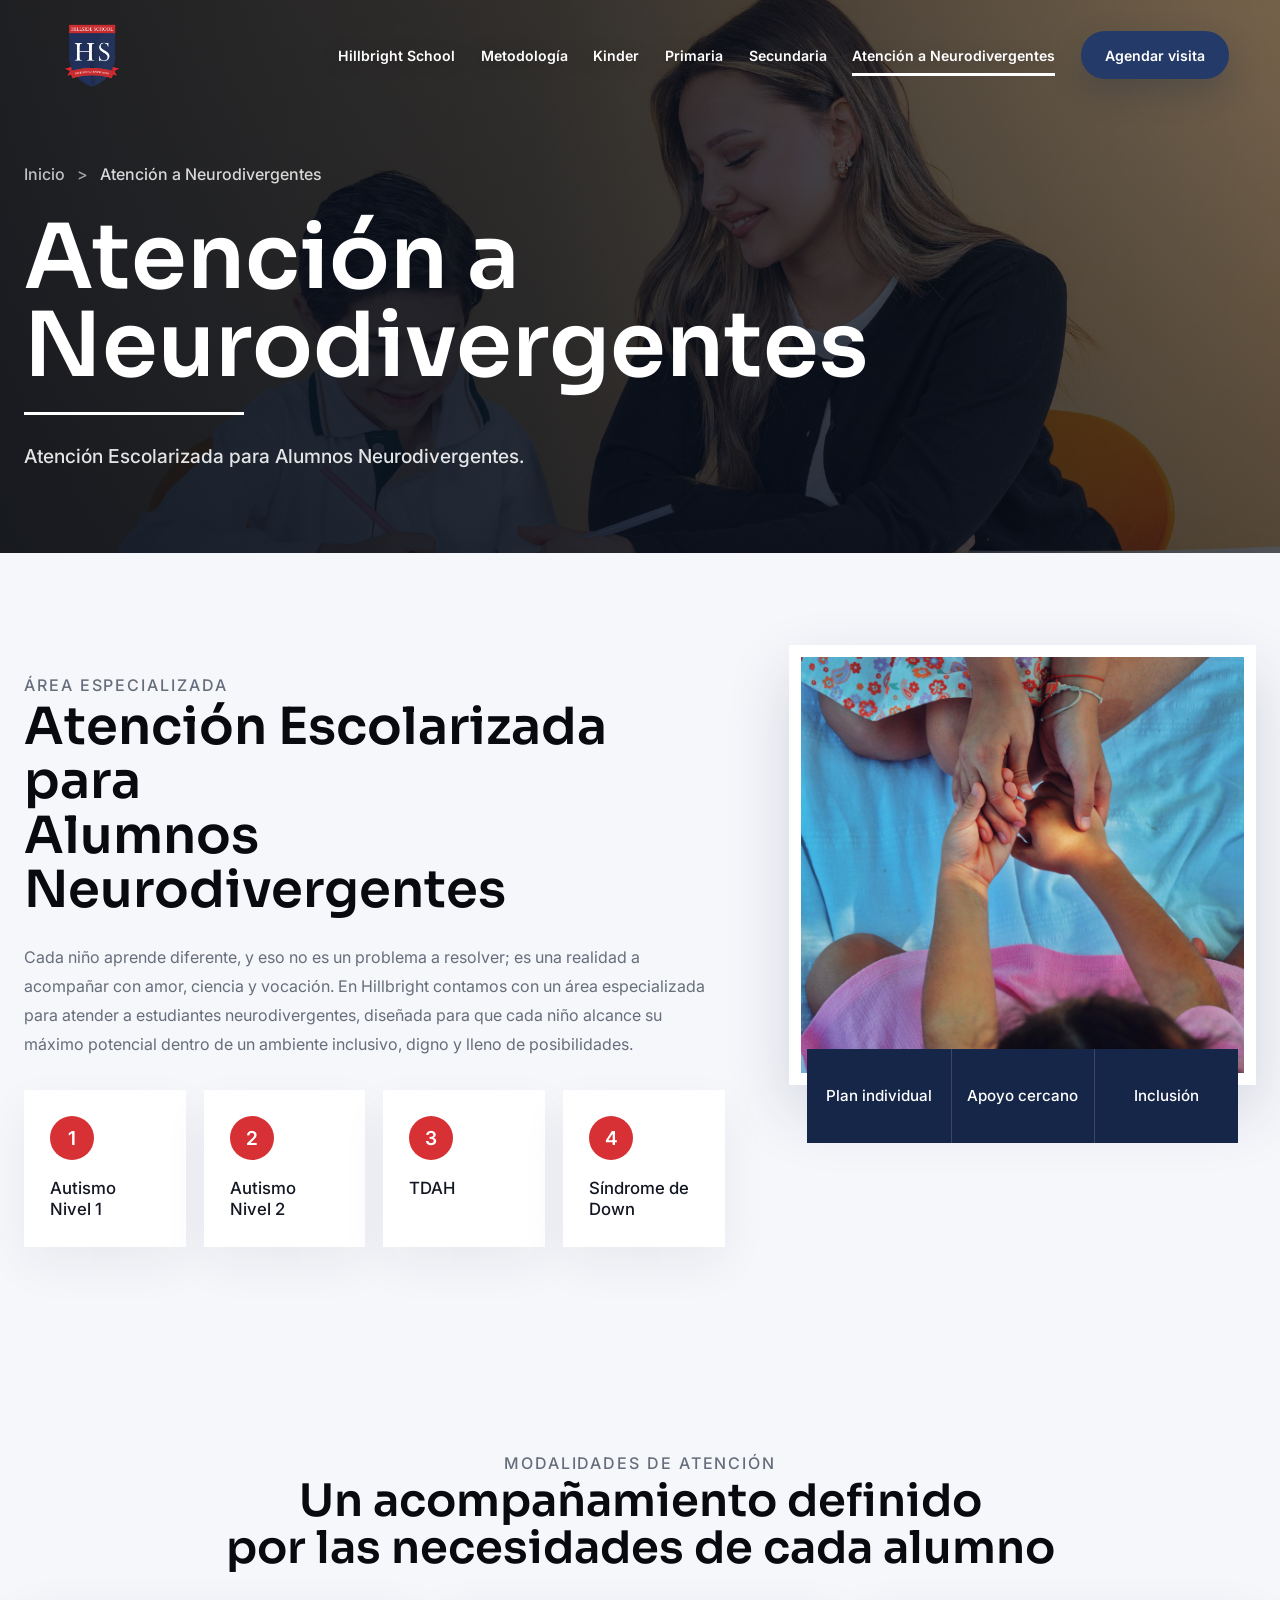
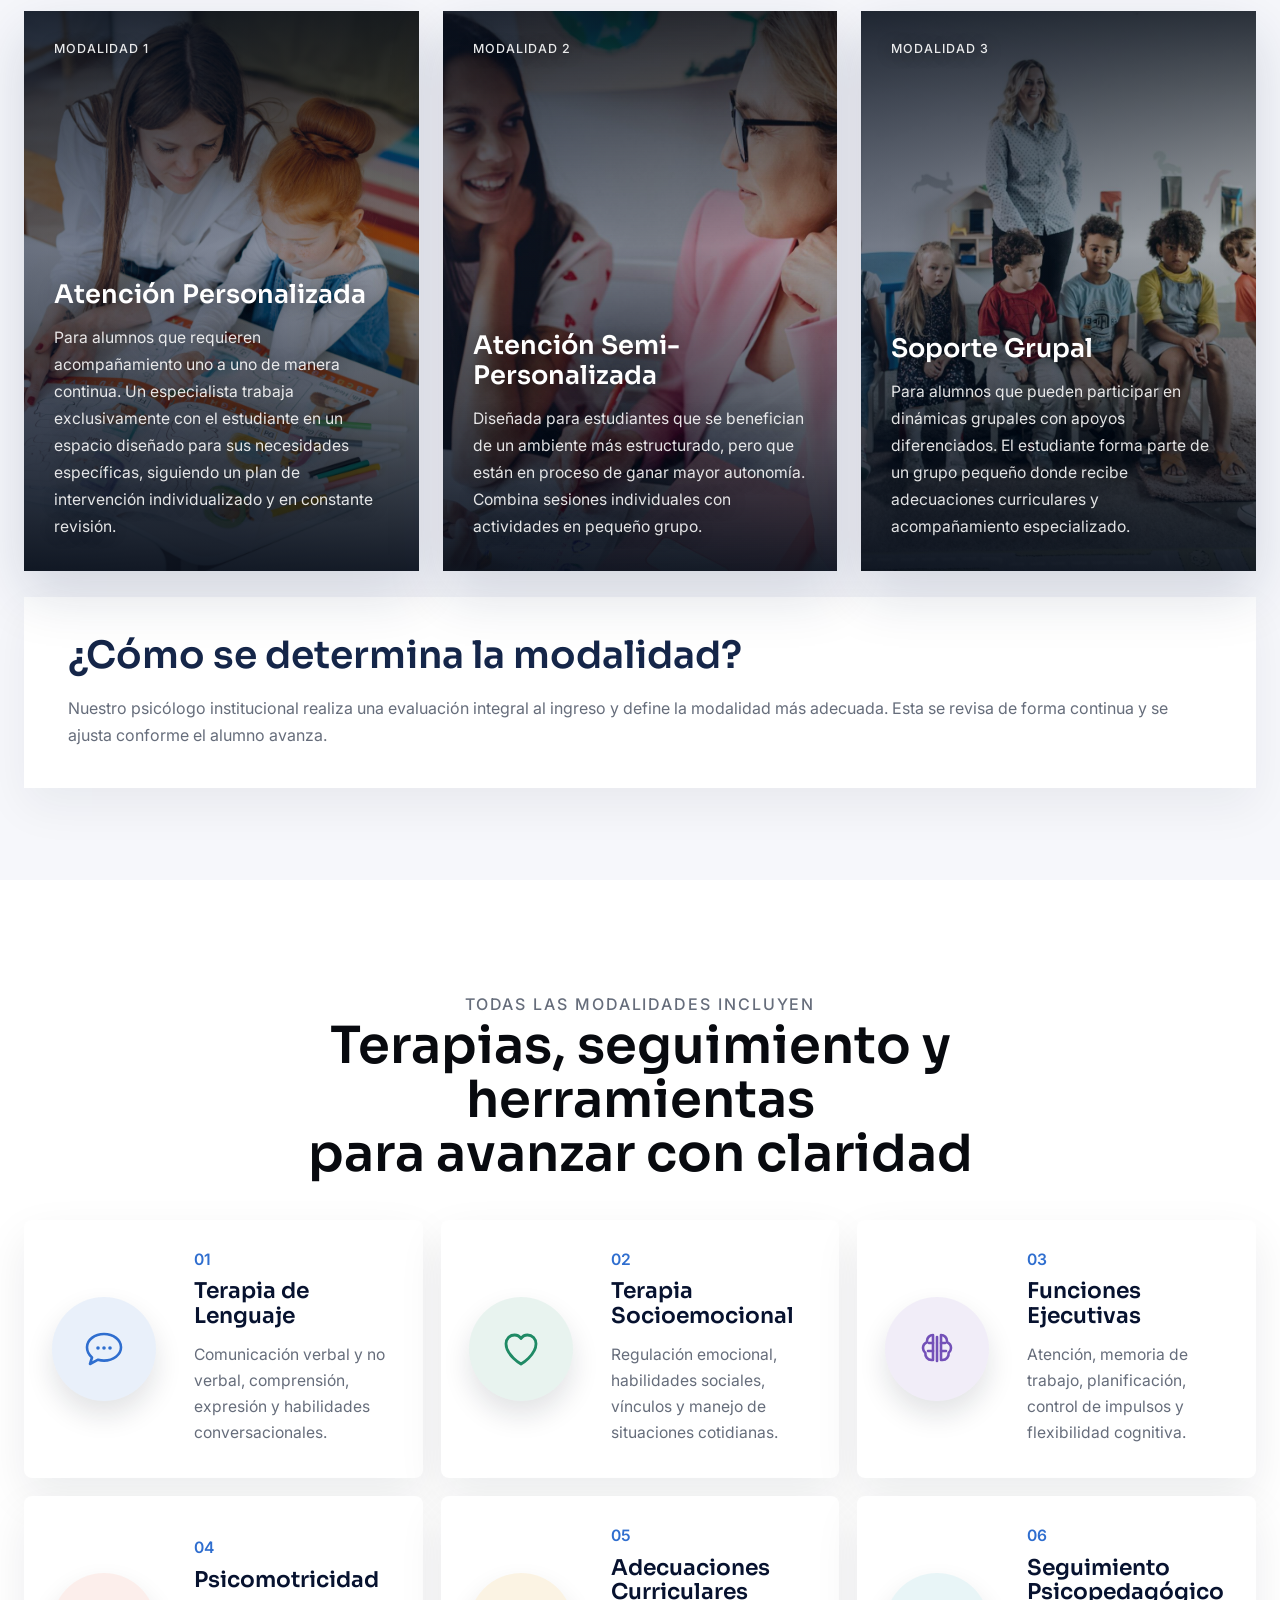
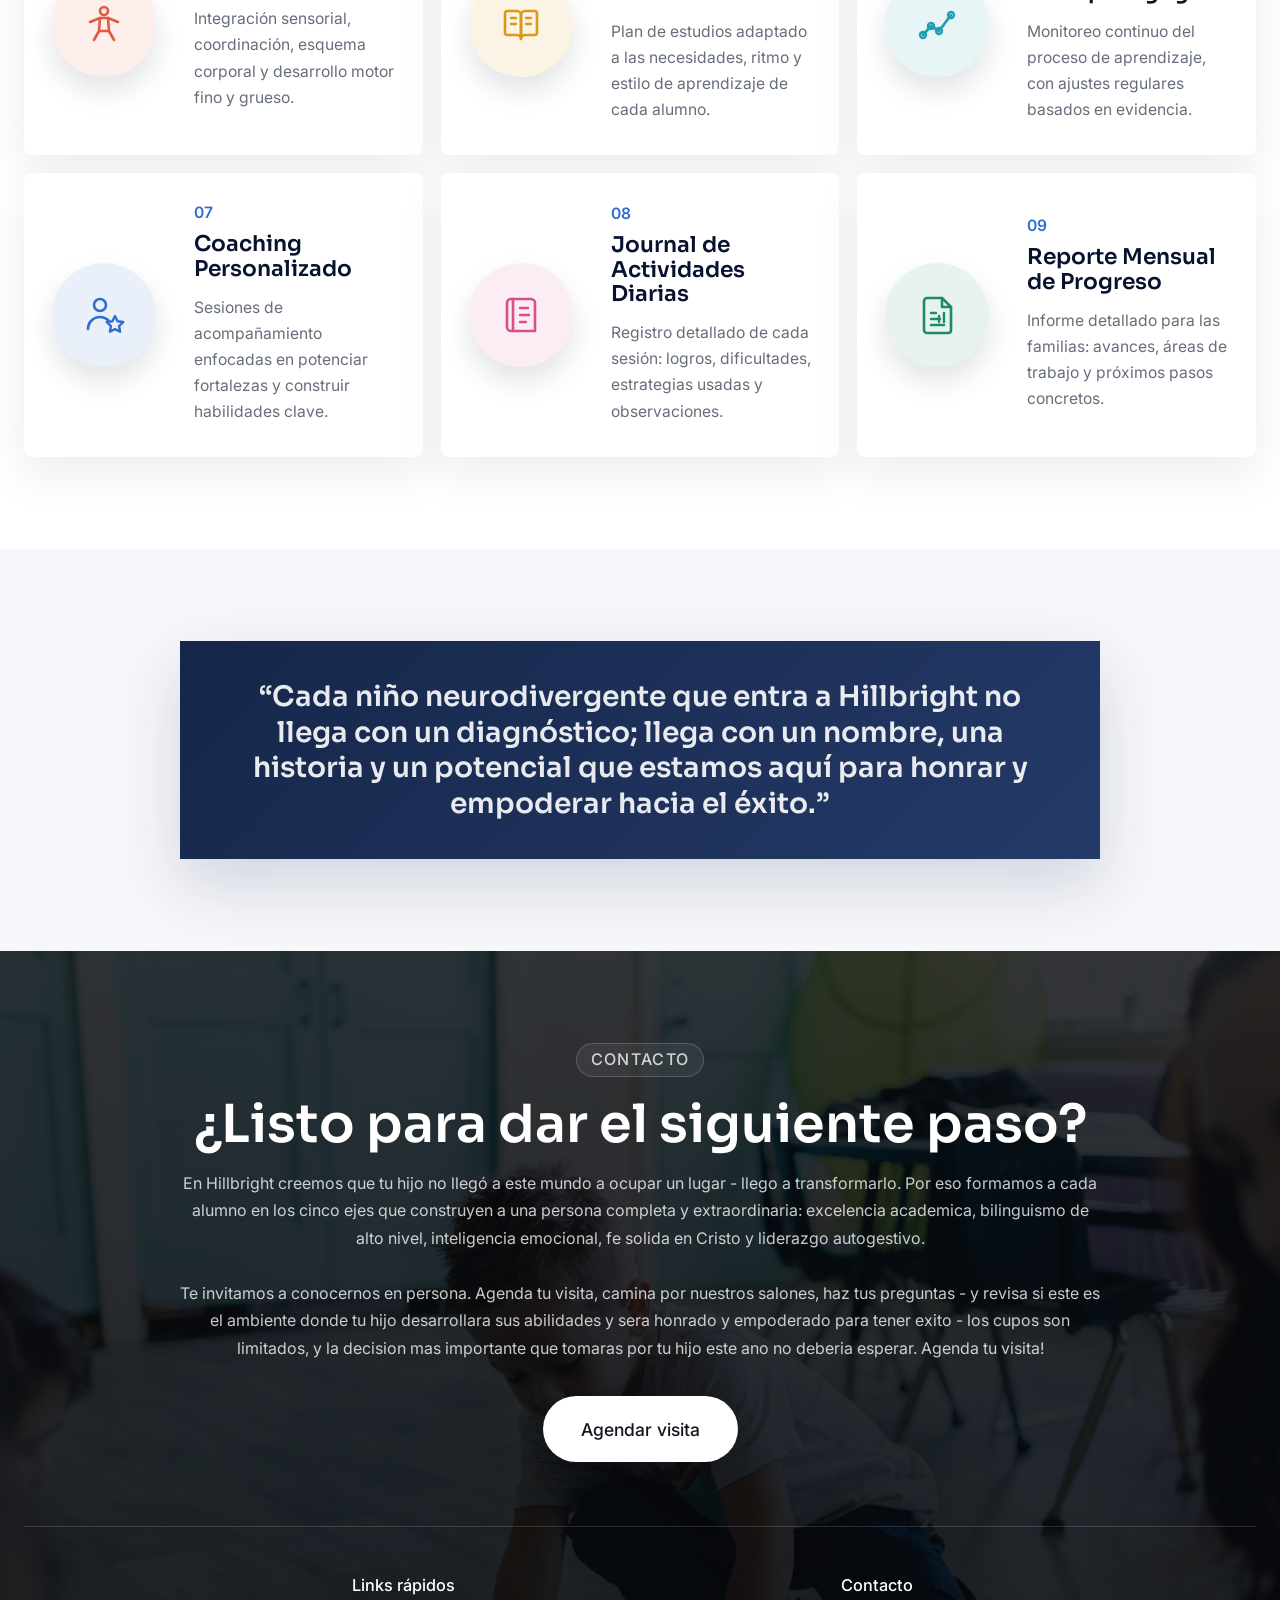
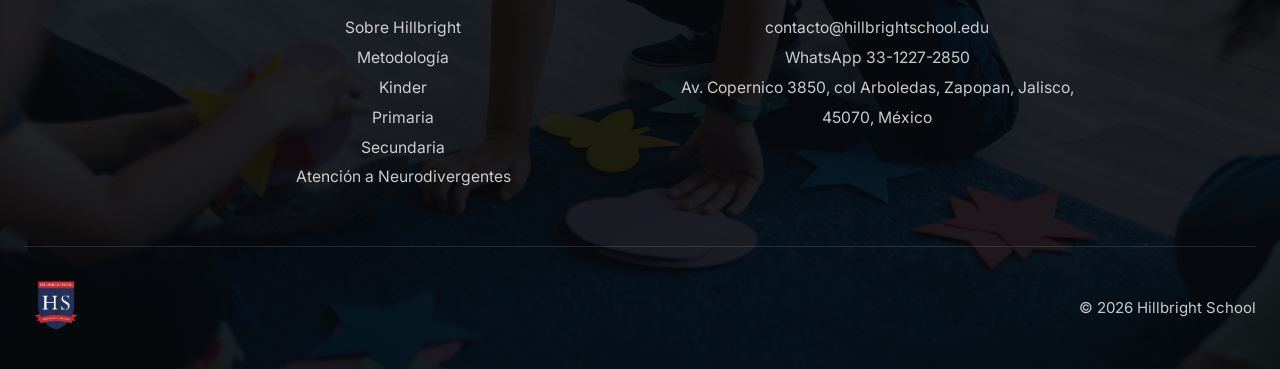
==== commit e5158e4e: "Modificaciones v3" ====
--- a/atencion-especializada.html
+++ b/atencion-especializada.html
@@ -3,7 +3,7 @@
   <head>
     <meta charset="UTF-8" />
     <meta name="viewport" content="width=device-width, initial-scale=1.0" />
-    <title>Atención Especializada | Hillbright School</title>
+    <title>Atención a Neurodivergentes | Hillbright School</title>
     <link rel="preconnect" href="https://fonts.googleapis.com" />
     <link rel="preconnect" href="https://fonts.gstatic.com" crossorigin />
     <link href="https://fonts.googleapis.com/css2?family=Inter:wght@400;500;600&display=swap" rel="stylesheet" />
@@ -28,7 +28,7 @@
         <a href="kinder.html">Kinder</a>
         <a href="primaria.html">Primaria</a>
         <a href="secundaria.html">Secundaria</a>
-        <a href="atencion-especializada.html" aria-current="page">Atención Especializada</a>
+        <a href="atencion-especializada.html" aria-current="page">Atención a Neurodivergentes</a>
         <a class="program-nav-button" href="https://wa.me/523312272850" target="_blank" rel="noreferrer">Agendar visita</a>
       </nav>
     </header>
@@ -39,9 +39,9 @@
           <div class="program-breadcrumb" aria-label="Breadcrumb">
             <a href="index.html">Inicio</a>
             <span class="program-breadcrumb-separator">&gt;</span>
-            <span>Atención Especializada</span>
-          </div>
-          <h1 id="program-title">Atención Especializada</h1>
+            <span>Atención a Neurodivergentes</span>
+          </div>
+          <h1 id="program-title">Atención a Neurodivergentes</h1>
           <div class="program-hero-line"></div>
           <p class="program-hero-description">Atención Escolarizada para Alumnos Neurodivergentes.</p>
         </div>
@@ -76,12 +76,12 @@
             </div>
           </div>
 
-          <aside class="program-snapshot" aria-label="Datos de Atención Especializada">
+          <aside class="program-snapshot" aria-label="Datos de Atención a Neurodivergentes">
             <div class="program-snapshot-image program-snapshot-specialized"></div>
             <div class="program-facts">
               <div class="program-fact">Plan individual</div>
               <div class="program-fact">Apoyo cercano</div>
-              <div class="program-fact">Inclusión digna</div>
+              <div class="program-fact">Inclusión</div>
             </div>
           </aside>
         </div>
@@ -96,7 +96,7 @@
 
           <div class="program-modality-grid">
             <article class="program-modality-card program-modality-card-one">
-              <small>Modalidad 1 — Máxima intensidad</small>
+              <small>Modalidad 1</small>
               <div class="program-modality-card-copy">
                 <h3>Atención Personalizada</h3>
                 <p>
@@ -106,7 +106,7 @@
             </article>
 
             <article class="program-modality-card program-modality-card-two">
-              <small>Modalidad 2 — Equilibrio y transición</small>
+              <small>Modalidad 2</small>
               <div class="program-modality-card-copy">
                 <h3>Atención Semi-Personalizada</h3>
                 <p>
@@ -116,7 +116,7 @@
             </article>
 
             <article class="program-modality-card program-modality-card-three">
-              <small>Modalidad 3 — Inclusión con apoyo</small>
+              <small>Modalidad 3</small>
               <div class="program-modality-card-copy">
                 <h3>Soporte Grupal</h3>
                 <p>
@@ -304,59 +304,14 @@
         <div class="container container-2xl">
           <blockquote class="program-quote">
             <p>
-              “Cada niño neurodivergente que entra a Hillbright no llega con un diagnóstico; llega con un nombre, una historia y un potencial que estamos aquí para honrar.”
+              “Cada niño neurodivergente que entra a Hillbright no llega con un diagnóstico; llega con un nombre, una historia y un potencial que estamos aquí para honrar y empoderar hacia el éxito.”
             </p>
           </blockquote>
         </div>
       </section>
     </main>
 
-    <footer class="site-footer" id="contacto">
-      <div class="site-footer-overlay"></div>
-      <div class="container container-2xl site-footer-inner">
-        <div class="site-footer-hero">
-          <p class="site-footer-kicker">Contacto</p>
-          <h2>¿Listo para dar el siguiente paso?</h2>
-          <p>
-            Te invitamos a conocer Hillbright en persona. Agenda una visita, haz tus preguntas<br />
-            y descubre si este es el lugar donde tu hijo fue llamado a crecer.
-          </p>
-          <a class="site-footer-button" href="https://wa.me/523312272850" target="_blank" rel="noreferrer">Agendar visita</a>
-        </div>
-
-        <div class="site-footer-divider"></div>
-
-        <div class="site-footer-links">
-          <div>
-            <h3>Links rápidos</h3>
-            <ul>
-              <li><a href="index.html#programas">Sobre Hillbright</a></li>
-              <li><a href="index.html#metodologia">Metodología</a></li>
-              <li><a href="kinder.html">Kinder</a></li>
-              <li><a href="primaria.html">Primaria</a></li>
-              <li><a href="secundaria.html">Secundaria</a></li>
-              <li><a href="atencion-especializada.html">Atención Especializada</a></li>
-            </ul>
-          </div>
-
-          <div>
-            <h3>Contacto</h3>
-            <ul>
-              <li><a href="mailto:contacto@hillbrightschool.edu">contacto@hillbrightschool.edu</a></li>
-              <li><a href="https://wa.me/523312272850" target="_blank" rel="noreferrer">WhatsApp 33-1227-2850</a></li>
-              <li>Guadalajara, Jalisco, México</li>
-            </ul>
-          </div>
-        </div>
-
-        <div class="site-footer-bottom">
-          <div class="site-footer-brand">
-            <img src="images/hillside_logo.png" alt="Hillbright School" />
-          </div>
-          <p>&copy; 2026 Hillbright School</p>
-        </div>
-      </div>
-    </footer>
+    <div data-site-footer data-footer-scope="inner"></div>
 
     <script src="script.js"></script>
   </body>
--- a/styles.css
+++ b/styles.css
@@ -323,6 +323,7 @@
   border: 12px solid var(--white);
   border-radius: 0;
   background-position: center;
+  background-repeat: no-repeat;
   background-size: cover;
   box-shadow: 0 26px 60px rgba(21, 38, 73, 0.2);
 }
@@ -335,9 +336,9 @@
   z-index: 1;
   background-image:
     linear-gradient(180deg, rgba(21, 38, 73, 0.02), rgba(21, 38, 73, 0.14)),
-    url("images/about_us_1.webp");
-  background-position: center 90%;
-  background-size: 100%;
+    url("images/about_us_1.jpeg");
+  background-position: center, center 90%;
+  background-size: cover;
 }
 
 .about-photo-wide {
@@ -348,7 +349,7 @@
   z-index: 3;
   background-image:
     linear-gradient(180deg, rgba(21, 38, 73, 0.03), rgba(21, 38, 73, 0.12)),
-    url("images/about_us_2.jpg");
+    url("images/about_us_2.jpeg");
   background-position: center 60%;
 }
 
@@ -542,7 +543,7 @@
   background-image:
     linear-gradient(180deg, rgba(12, 22, 42, 0.66), rgba(12, 22, 42, 0.72)),
     url("images/stats_bar.jpg");
-  background-position: center 58%;
+  background-position: center 37%;
   background-size: cover;
 }
 
@@ -1184,6 +1185,7 @@
 .level-panel {
   position: relative;
   display: flex;
+  container-type: inline-size;
   min-height: 460px;
   overflow: hidden;
   align-items: flex-end;
@@ -1204,6 +1206,8 @@
 .level-panel-content {
   position: relative;
   z-index: 1;
+  width: 100%;
+  min-width: 0;
   max-width: 360px;
 }
 
@@ -1245,7 +1249,7 @@
 }
 
 .level-panel-kinder {
-  background-image: url("images/niveles_kinder.jpg");
+  background-image: url("images/niveles_kinder.jpeg");
   background-position: 42% center;
 }
 
@@ -1260,6 +1264,24 @@
 
 .level-panel-specialized {
   background-image: url("images/niveles_especializada.jpg");
+}
+
+.level-panel-specialized .level-panel-content {
+  max-width: 100%;
+}
+
+.level-panel-specialized h3 {
+  max-width: 100%;
+  font-size: clamp(1.18rem, 10cqi, 1.72rem);
+  line-height: 1.1;
+  text-wrap: balance;
+  overflow-wrap: anywhere;
+}
+
+.level-panel-specialized p {
+  max-width: 100%;
+  font-size: clamp(0.9rem, 4.4cqi, 0.98rem);
+  overflow-wrap: anywhere;
 }
 
 .photo-divider {
@@ -2584,18 +2606,18 @@
 }
 
 .program-hero-kinder {
-  background-image: url("images/kinder_hero.jpg");
-  background-position: center 1%;
+  background-image: url("images/kinder_hero.jpeg");
+  background-position: center 55%;
 }
 
 .program-hero-primaria {
-  background-image: url("images/primaria_hero.jpg");
-  background-position: center 43%;
+  background-image: url("images/primaria_hero.jpeg");
+  background-position: center 5%;
 }
 
 .program-hero-secundaria {
-  background-image: url("images/secundaria_hero.jpg");
-  background-position: center 75%;
+  background-image: url("images/secundaria_hero.jpeg");
+  background-position: center 22%;
 }
 
 .program-hero-specialized {
@@ -2706,8 +2728,8 @@
 }
 
 .program-snapshot-kinder {
-  background-image: url("images/niveles_kinder.jpg");
-  background-position: center 34%;
+  background-image: url("images/niveles_kinder.jpeg");
+  background-position: 38% 34%;
 }
 
 .program-snapshot-primaria {
@@ -2717,6 +2739,7 @@
 
 .program-snapshot-secundaria {
   background-image: url("images/niveles_secundaria.jpeg");
+  background-position: center 8%;
 }
 
 .program-snapshot-specialized {
@@ -2843,7 +2866,8 @@
 }
 
 .kinder-detail-three {
-  background-image: url("images/kinder_background_3.jpg");
+  background-image: url("images/kinder_background_3.jpeg");
+  background-position: center 25%;
 }
 
 .primaria-detail-one {
@@ -2867,13 +2891,13 @@
 }
 
 .secundaria-detail-two {
-  background-image: url("images/secundaria_background_2.jpg");
-  background-position: center 15%;
+  background-image: url("images/secundaria_background_2.jpeg");
+  background-position: center 40%;
 }
 
 .secundaria-detail-three {
-  background-image: url("images/secundaria_background_3.jpg");
-  background-position: center 8%;
+  background-image: url("images/secundaria_background_3.jpeg");
+  background-position: center 31%;
 }
 
 .program-population-grid {
